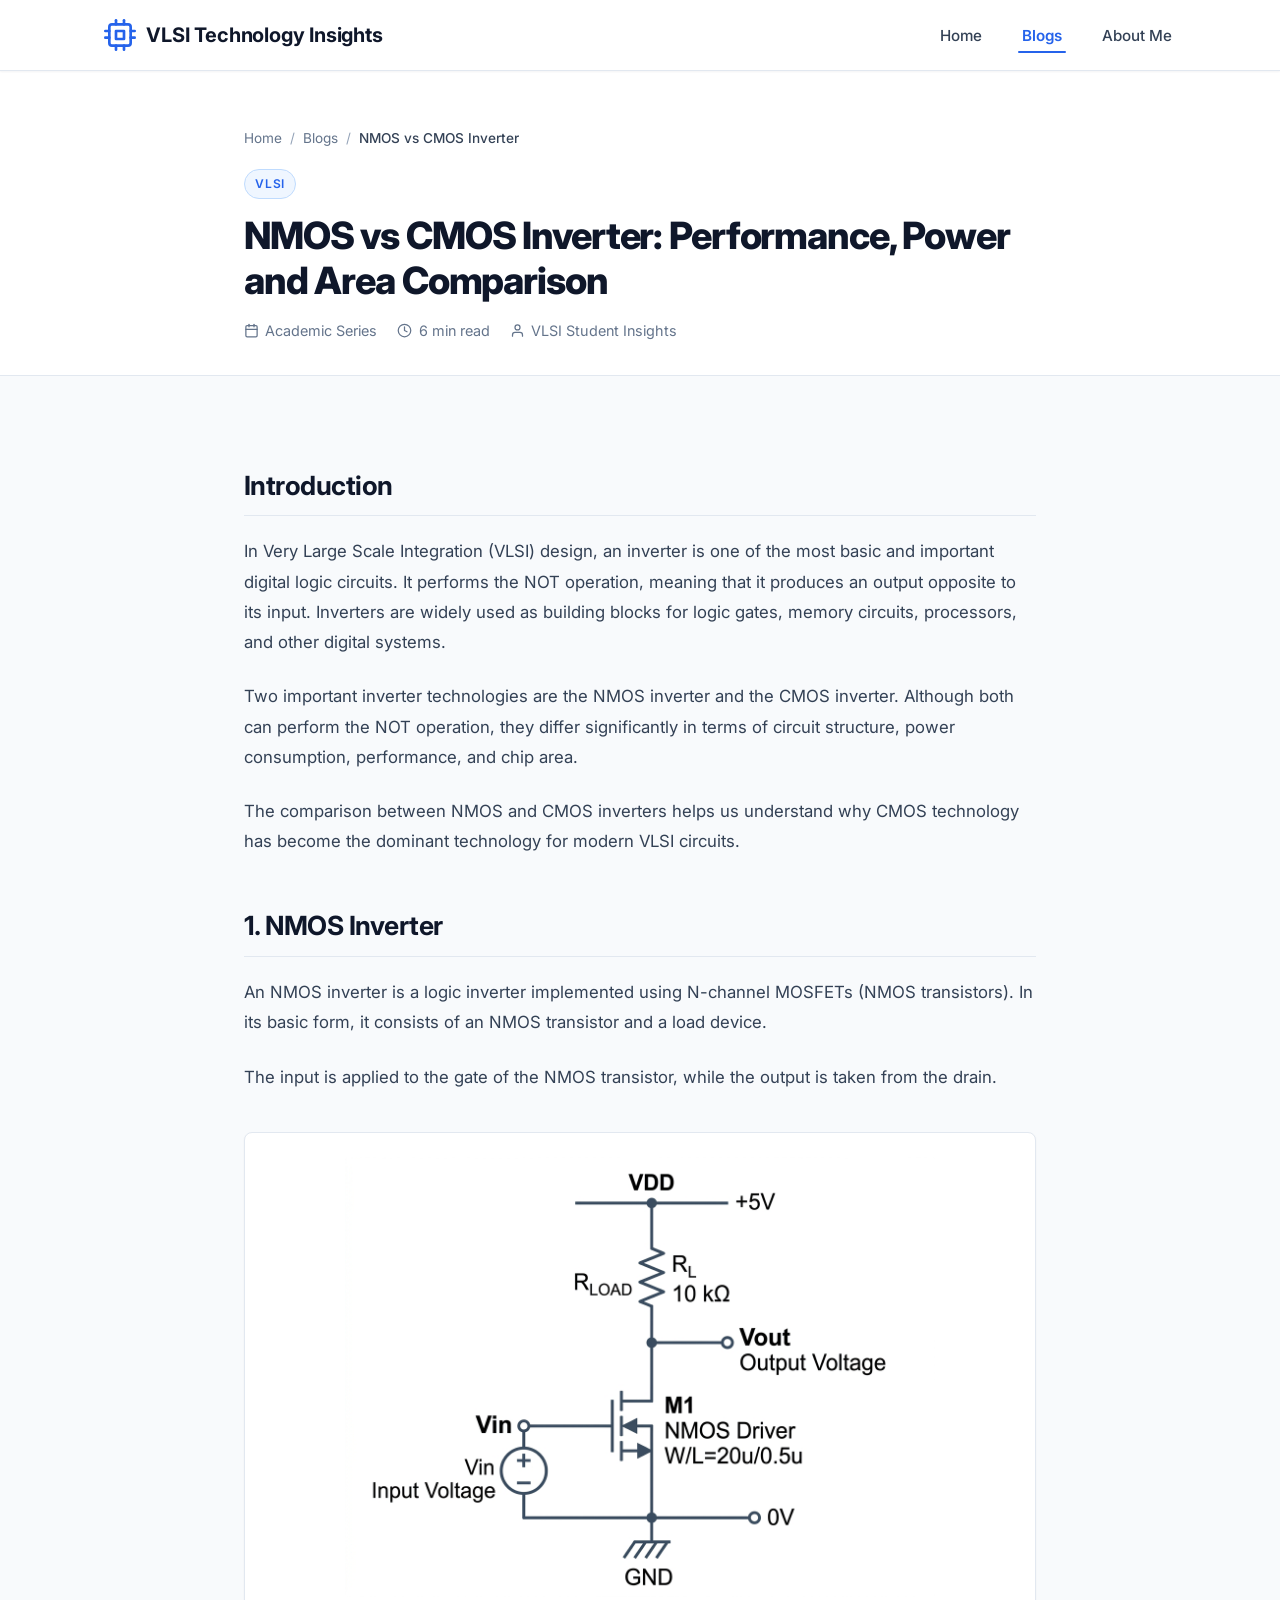
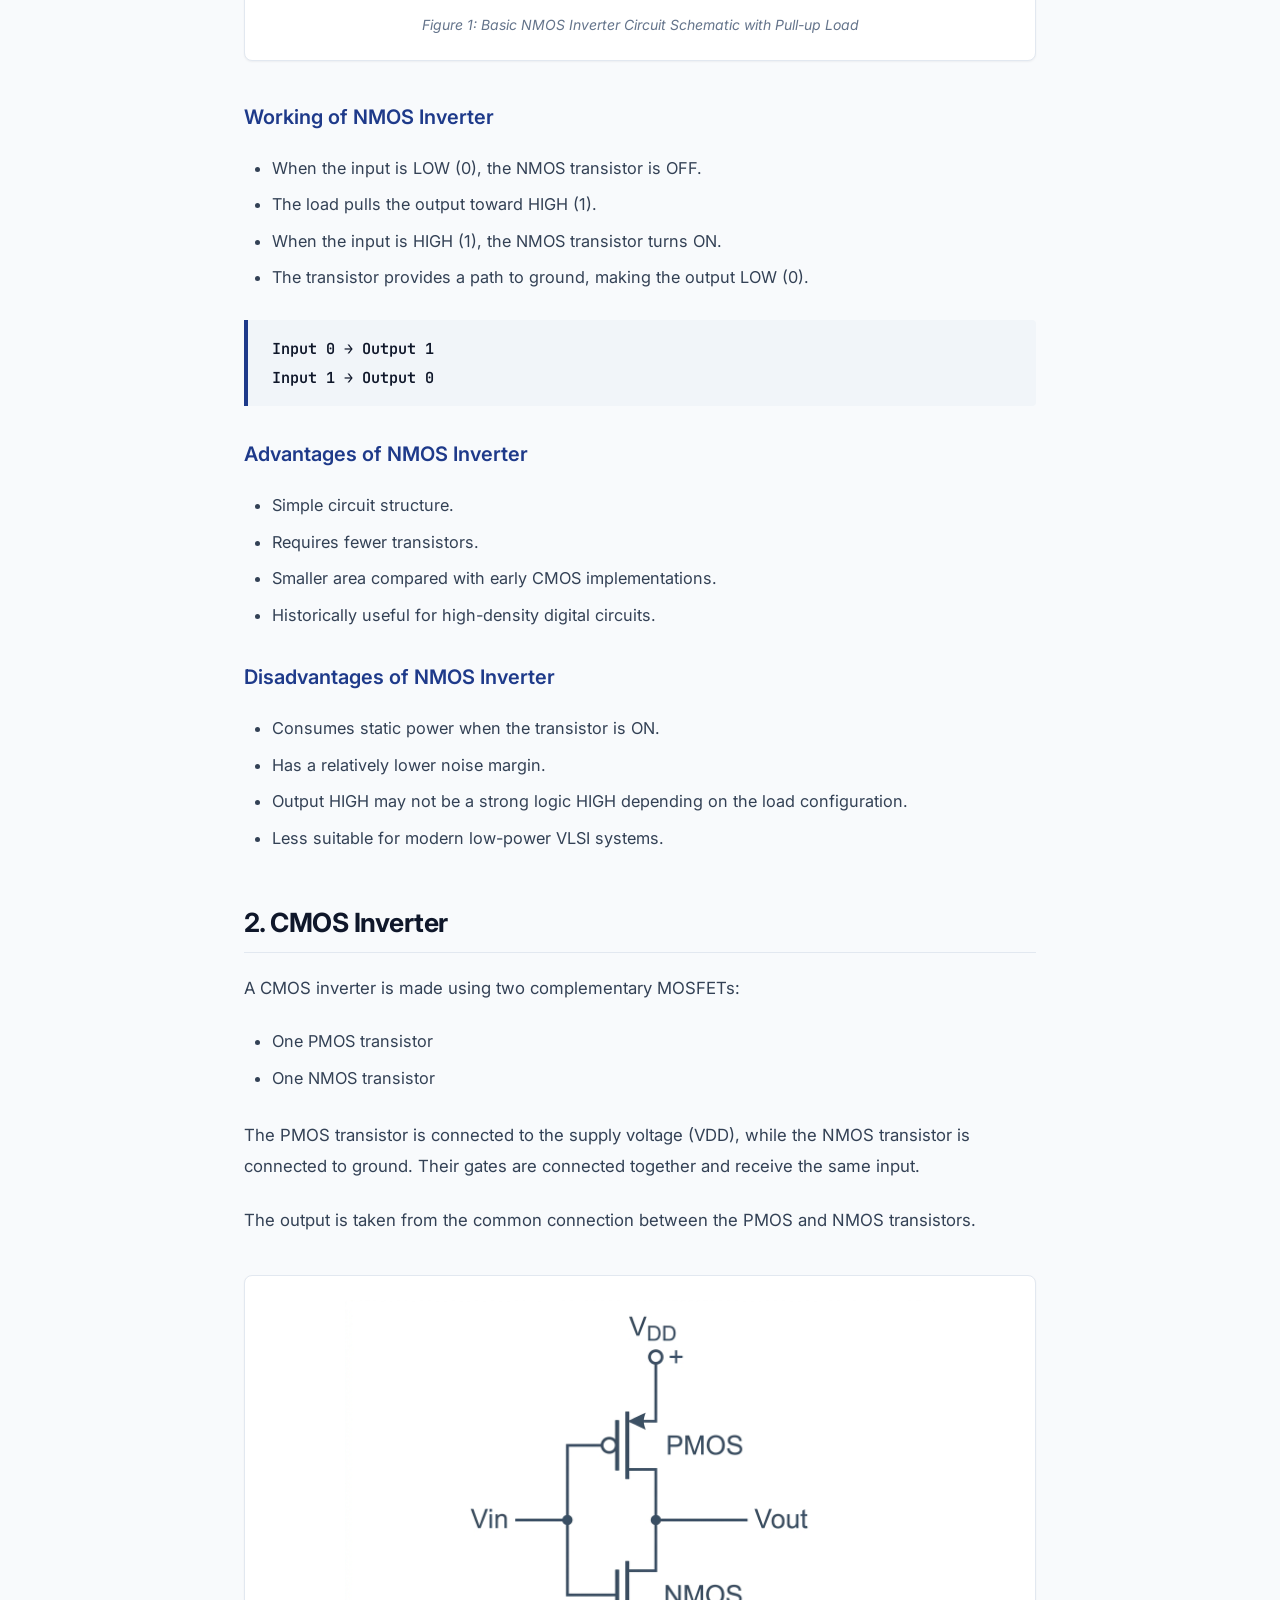
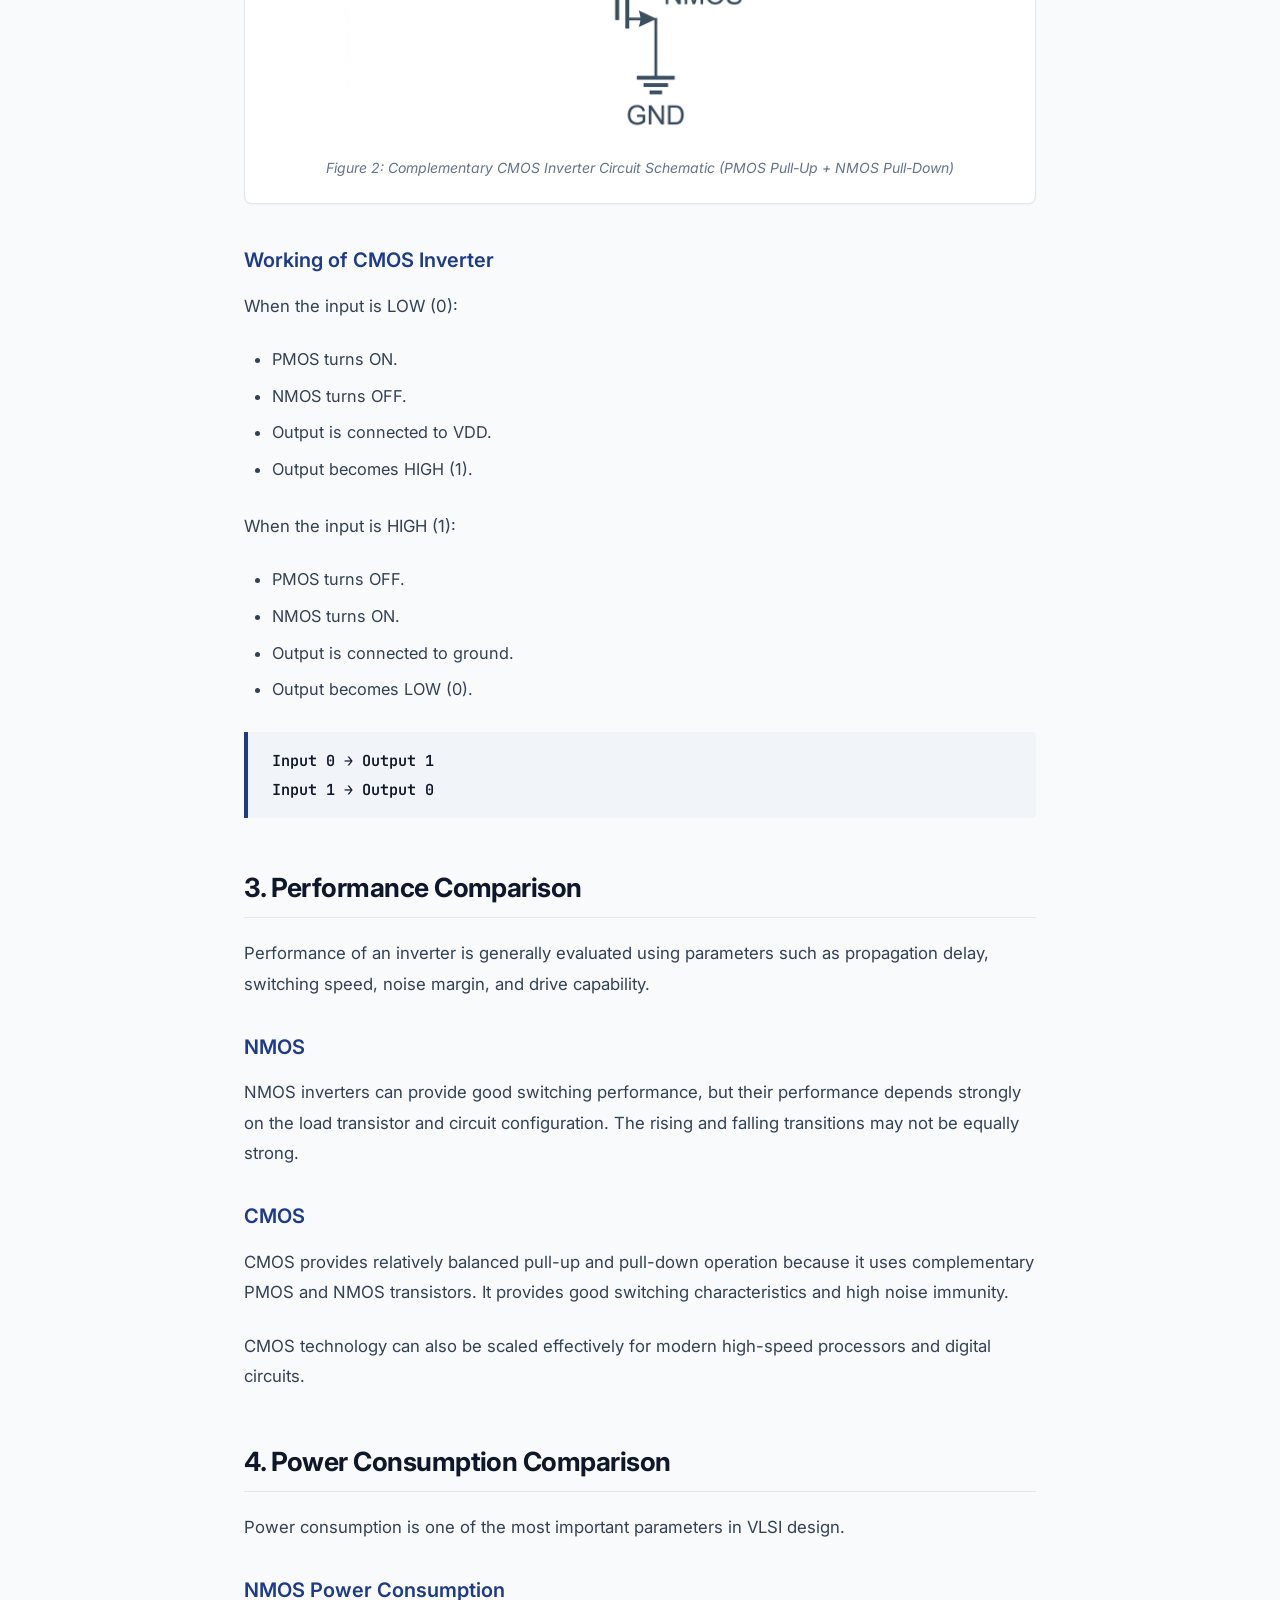
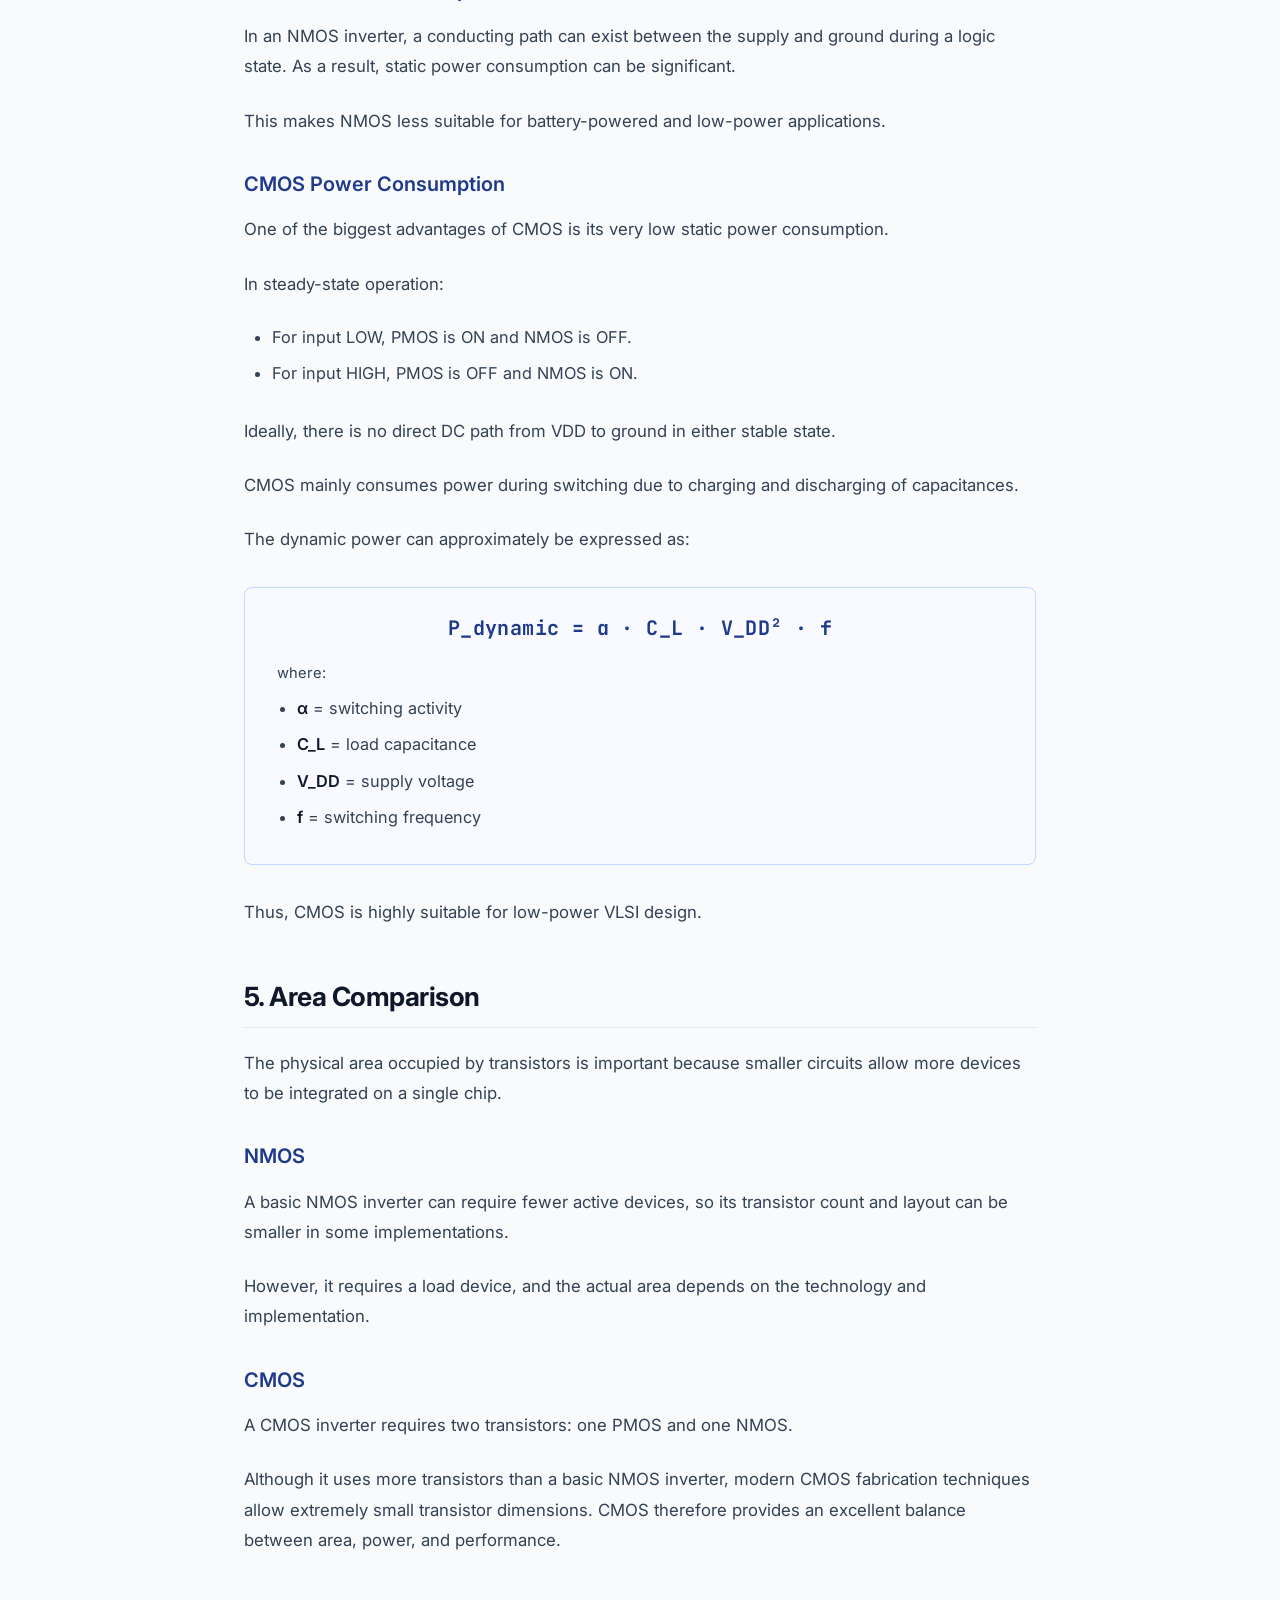
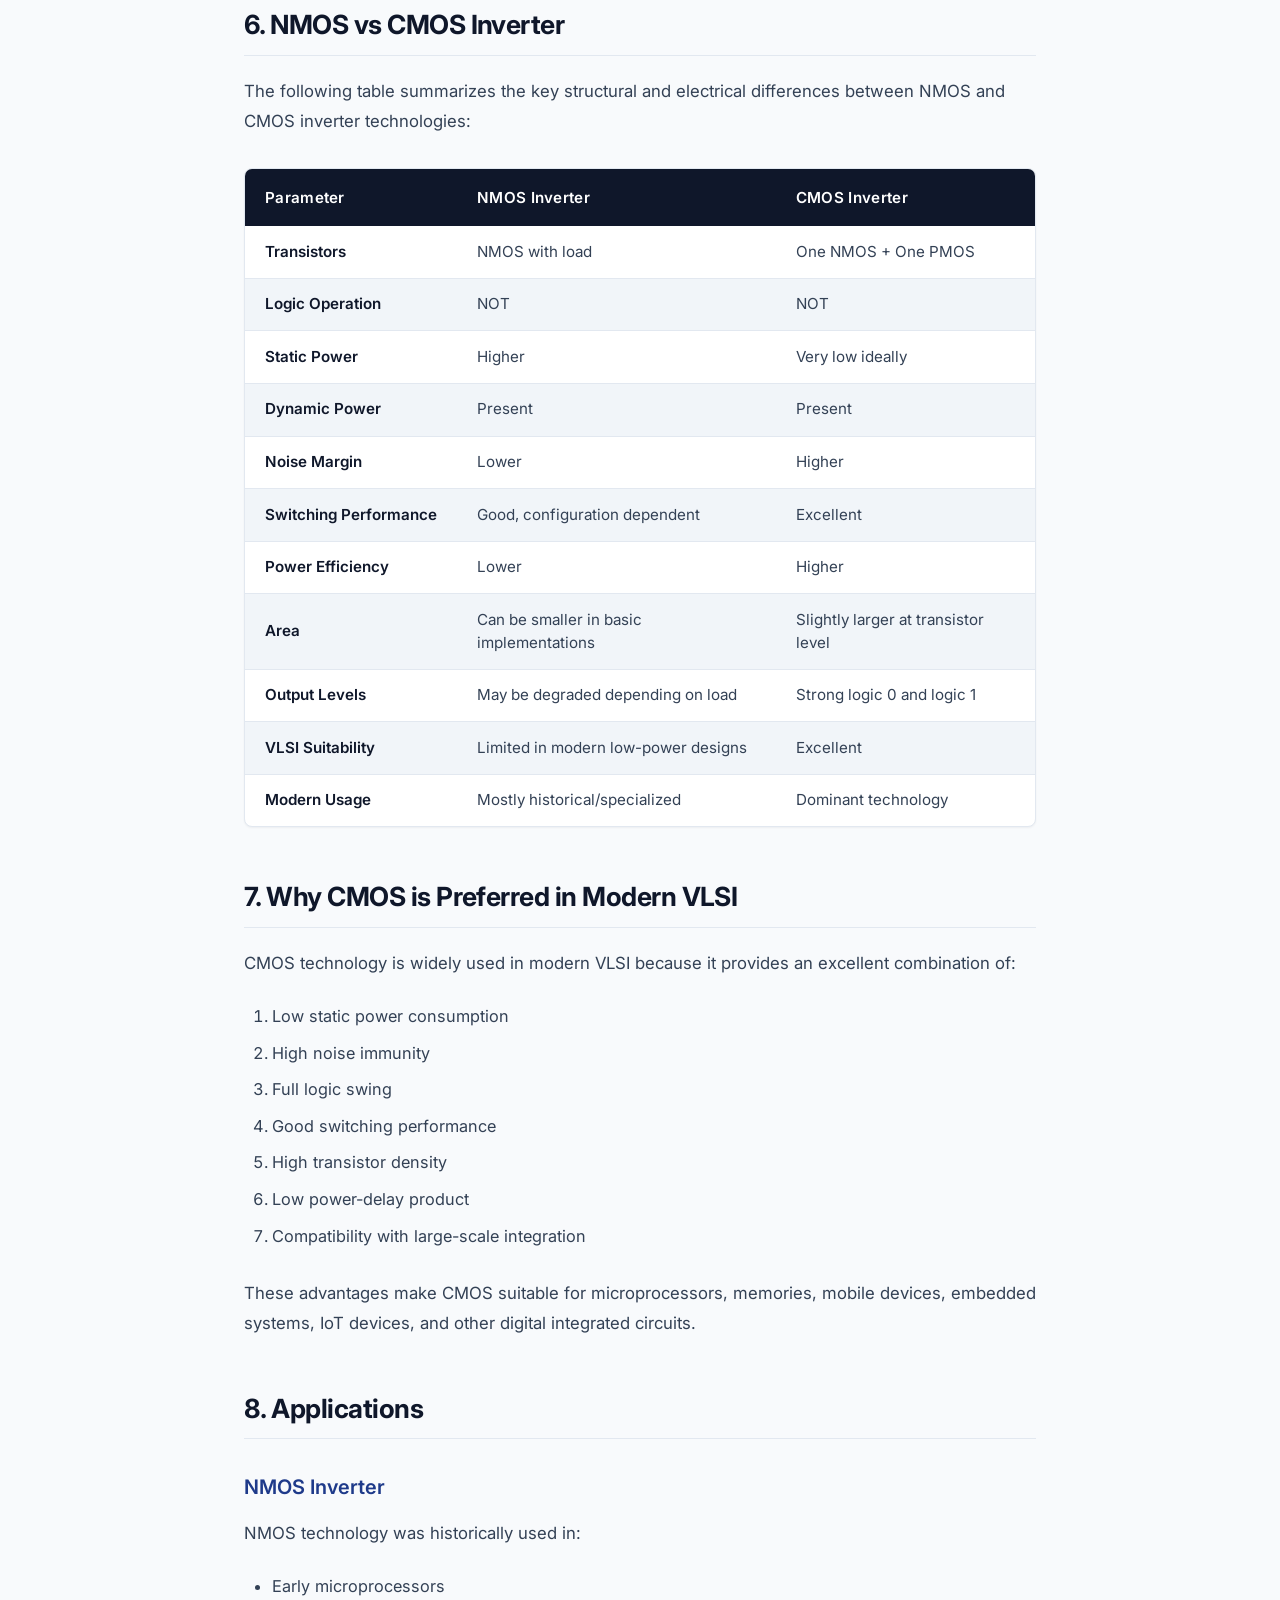
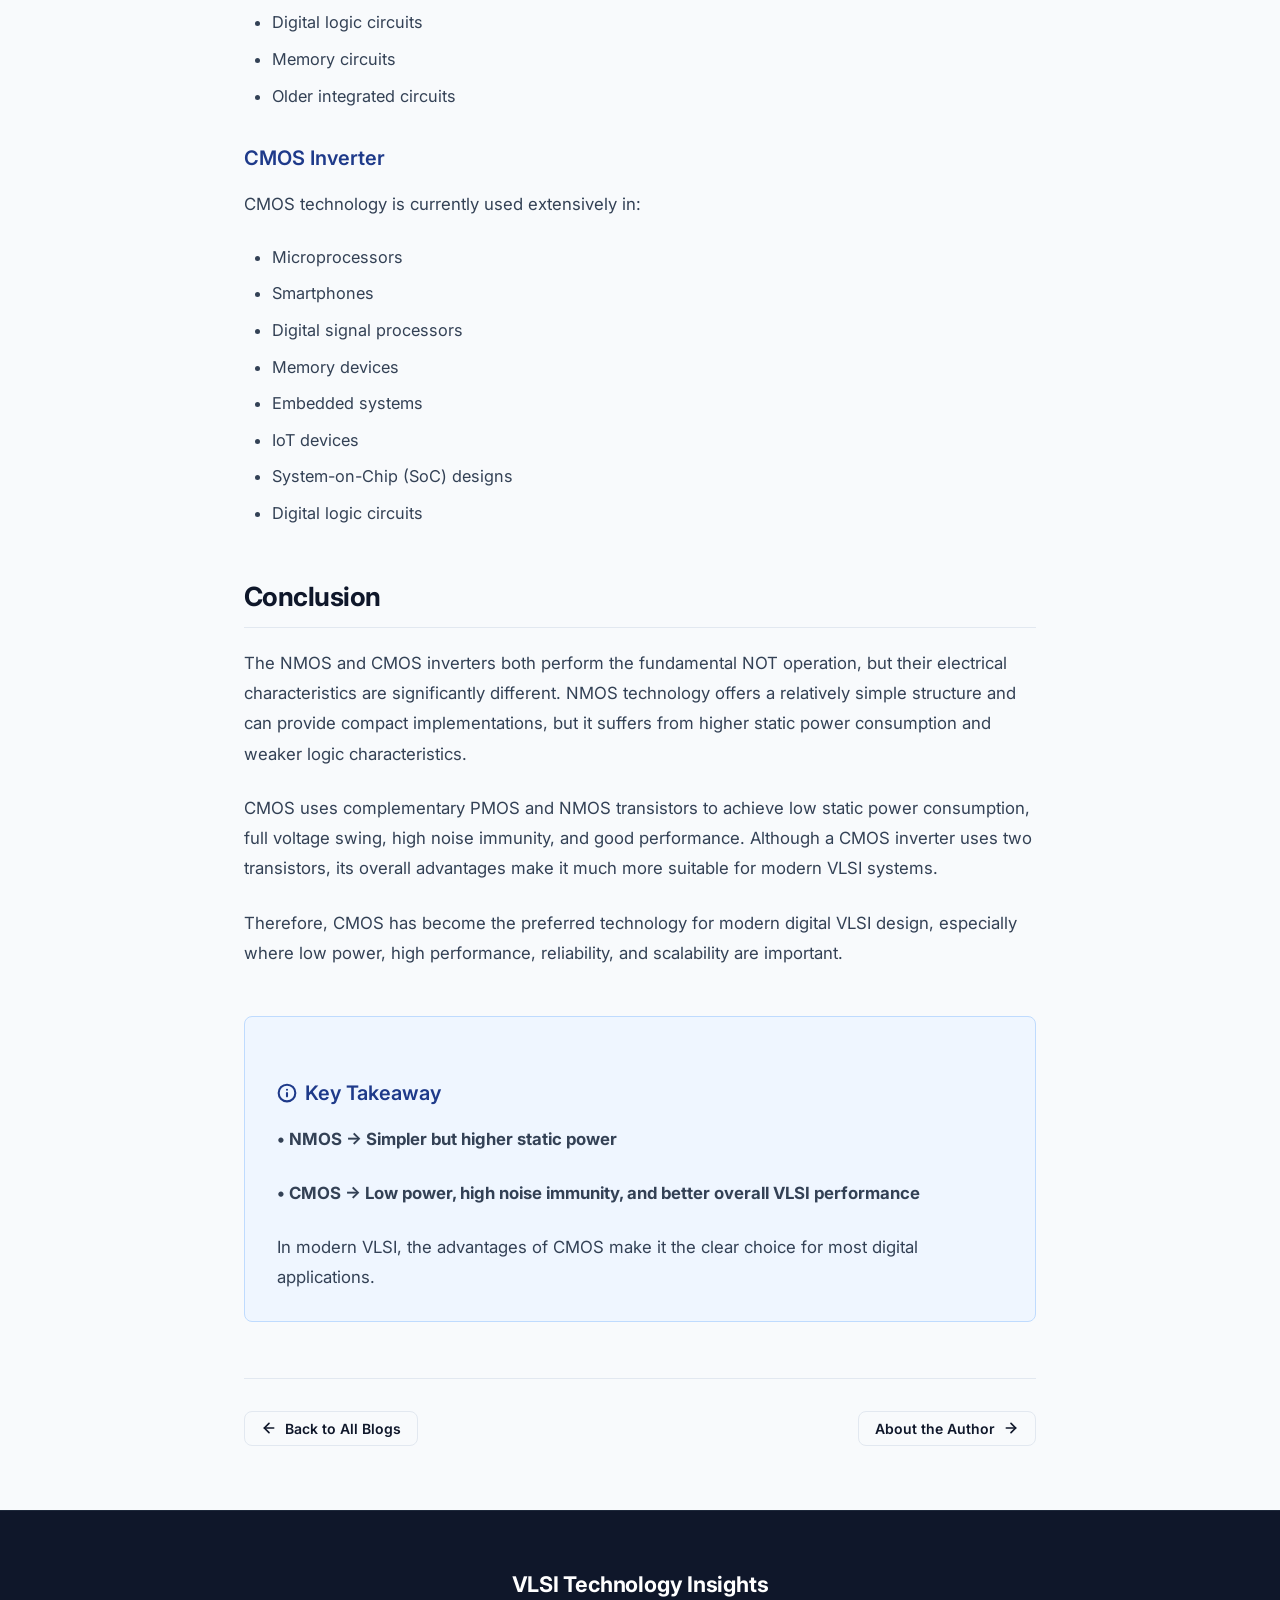
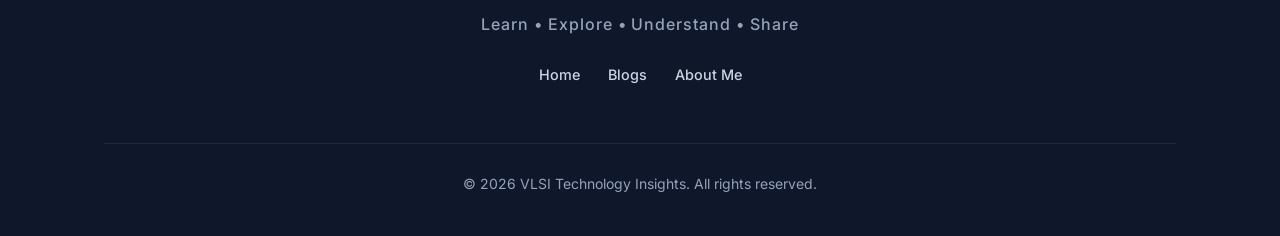
==== nmos-cmos.html @ 5f5667d1 "All VLSI Folder files  to vlsi  at 1.30" ====
<!DOCTYPE html>
<html lang="en">
<head>
  <meta charset="UTF-8">
  <meta name="viewport" content="width=device-width, initial-scale=1.0">
  <title>NMOS vs CMOS Inverter: Performance, Power and Area Comparison | VLSI Technology Insights</title>
  <meta name="description" content="A simple comparison of NMOS and CMOS inverters covering performance, power consumption, area, noise margin, applications, and modern VLSI usage.">
  <meta name="author" content="VLSI Technology Insights">
  <link rel="stylesheet" href="css/style.css">
</head>
<body>

  <!-- Reading Progress Bar -->
  <div id="reading-progress-bar" role="progressbar" aria-label="Reading progress" aria-valuenow="0" aria-valuemin="0" aria-valuemax="100"></div>

  <!-- Navigation Bar -->
  <header class="site-header">
    <div class="container">
      <nav class="nav-bar" aria-label="Main Navigation">
        <a href="index.html" class="brand-logo" id="brand-logo">
          <svg class="brand-icon" viewBox="0 0 24 24" fill="none" stroke="currentColor" stroke-width="2" stroke-linecap="round" stroke-linejoin="round" aria-hidden="true">
            <rect x="4" y="4" width="16" height="16" rx="2"></rect>
            <rect x="9" y="9" width="6" height="6"></rect>
            <line x1="9" y1="1" x2="9" y2="4"></line>
            <line x1="15" y1="1" x2="15" y2="4"></line>
            <line x1="9" y1="20" x2="9" y2="23"></line>
            <line x1="15" y1="20" x2="15" y2="23"></line>
            <line x1="20" y1="9" x2="23" y2="9"></line>
            <line x1="20" y1="14" x2="23" y2="14"></line>
            <line x1="1" y1="9" x2="4" y2="9"></line>
            <line x1="1" y1="14" x2="4" y2="14"></line>
          </svg>
          <span>VLSI Technology Insights</span>
        </a>

        <!-- Hamburger Toggle Button -->
        <button class="menu-toggle" aria-label="Toggle navigation menu" aria-expanded="false" id="menu-toggle">
          <svg class="icon-hamburger" viewBox="0 0 24 24" fill="none" stroke="currentColor" stroke-width="2" stroke-linecap="round" stroke-linejoin="round" aria-hidden="true">
            <line x1="3" y1="6" x2="21" y2="6"></line>
            <line x1="3" y1="12" x2="21" y2="12"></line>
            <line x1="3" y1="18" x2="21" y2="18"></line>
          </svg>
          <svg class="icon-close" viewBox="0 0 24 24" fill="none" stroke="currentColor" stroke-width="2" stroke-linecap="round" stroke-linejoin="round" aria-hidden="true">
            <line x1="18" y1="6" x2="6" y2="18"></line>
            <line x1="6" y1="6" x2="18" y2="18"></line>
          </svg>
        </button>

        <!-- Navigation Menu -->
        <ul class="nav-menu" id="nav-menu">
          <li><a href="index.html" class="nav-link" id="nav-home">Home</a></li>
          <li><a href="blogs.html" class="nav-link active" id="nav-blogs">Blogs</a></li>
          <li><a href="about.html" class="nav-link" id="nav-about">About Me</a></li>
        </ul>
      </nav>
    </div>
  </header>

  <main id="main-content">
    <!-- Article Header -->
    <header class="article-header">
      <div class="article-container">
        <!-- Breadcrumbs -->
        <nav class="breadcrumbs" aria-label="Breadcrumb">
          <a href="index.html">Home</a>
          <span class="separator">/</span>
          <a href="blogs.html">Blogs</a>
          <span class="separator">/</span>
          <span class="current">NMOS vs CMOS Inverter</span>
        </nav>

        <div style="margin-bottom: 0.85rem;">
          <span class="badge">VLSI</span>
        </div>

        <h1 class="article-title">NMOS vs CMOS Inverter: Performance, Power and Area Comparison</h1>

        <div class="article-meta">
          <span class="article-meta-item">
            <svg width="15" height="15" viewBox="0 0 24 24" fill="none" stroke="currentColor" stroke-width="2" stroke-linecap="round" stroke-linejoin="round" aria-hidden="true"><rect x="3" y="4" width="18" height="18" rx="2" ry="2"></rect><line x1="16" y1="2" x2="16" y2="6"></line><line x1="8" y1="2" x2="8" y2="6"></line><line x1="3" y1="10" x2="21" y2="10"></line></svg>
            Academic Series
          </span>
          <span class="article-meta-item">
            <svg width="15" height="15" viewBox="0 0 24 24" fill="none" stroke="currentColor" stroke-width="2" stroke-linecap="round" stroke-linejoin="round" aria-hidden="true"><circle cx="12" cy="12" r="10"></circle><polyline points="12 6 12 12 16 14"></polyline></svg>
            6 min read
          </span>
          <span class="article-meta-item">
            <svg width="15" height="15" viewBox="0 0 24 24" fill="none" stroke="currentColor" stroke-width="2" stroke-linecap="round" stroke-linejoin="round" aria-hidden="true"><path d="M20 21v-2a4 4 0 0 0-4-4H8a4 4 0 0 0-4 4v2"></path><circle cx="12" cy="7" r="4"></circle></svg>
            VLSI Student Insights
          </span>
        </div>
      </div>
    </header>

    <article class="article-body">
      <div class="article-container">


        <!-- Section: Introduction -->
        <section id="introduction">
          <h2>Introduction</h2>
          <p>
            In Very Large Scale Integration (VLSI) design, an inverter is one of the most basic and important digital logic circuits. It performs the NOT operation, meaning that it produces an output opposite to its input. Inverters are widely used as building blocks for logic gates, memory circuits, processors, and other digital systems.
          </p>
          <p>
            Two important inverter technologies are the NMOS inverter and the CMOS inverter. Although both can perform the NOT operation, they differ significantly in terms of circuit structure, power consumption, performance, and chip area.
          </p>
          <p>
            The comparison between NMOS and CMOS inverters helps us understand why CMOS technology has become the dominant technology for modern VLSI circuits.
          </p>
        </section>

        <!-- Section 1: NMOS Inverter -->
        <section id="nmos-inverter">
          <h2>1. NMOS Inverter</h2>
          <p>
            An NMOS inverter is a logic inverter implemented using N-channel MOSFETs (NMOS transistors). In its basic form, it consists of an NMOS transistor and a load device.
          </p>
          <p>
            The input is applied to the gate of the NMOS transistor, while the output is taken from the drain.
          </p>

          <!-- Circuit Diagram Figure -->
          <figure class="figure-container">
            <img src="images/nmos-inverter.png" alt="Schematic circuit diagram of an NMOS Inverter showing VDD, load resistor, NMOS driver transistor, Vin gate input, and Vout drain output" class="figure-image" loading="lazy">
            <figcaption class="figure-caption">Figure 1: Basic NMOS Inverter Circuit Schematic with Pull-up Load</figcaption>
          </figure>
        </section>

        <!-- Section: Working of NMOS Inverter -->
        <section id="working-nmos">
          <h3>Working of NMOS Inverter</h3>
          <ul>
            <li>When the input is LOW (0), the NMOS transistor is OFF.</li>
            <li>The load pulls the output toward HIGH (1).</li>
            <li>When the input is HIGH (1), the NMOS transistor turns ON.</li>
            <li>The transistor provides a path to ground, making the output LOW (0).</li>
          </ul>

          <div class="logic-state-box">
            <div class="state-row">Input 0 &rarr; Output 1</div>
            <div class="state-row">Input 1 &rarr; Output 0</div>
          </div>
        </section>

        <!-- Section: Advantages of NMOS Inverter -->
        <section id="advantages-nmos">
          <h3>Advantages of NMOS Inverter</h3>
          <ul>
            <li>Simple circuit structure.</li>
            <li>Requires fewer transistors.</li>
            <li>Smaller area compared with early CMOS implementations.</li>
            <li>Historically useful for high-density digital circuits.</li>
          </ul>
        </section>

        <!-- Section: Disadvantages of NMOS Inverter -->
        <section id="disadvantages-nmos">
          <h3>Disadvantages of NMOS Inverter</h3>
          <ul>
            <li>Consumes static power when the transistor is ON.</li>
            <li>Has a relatively lower noise margin.</li>
            <li>Output HIGH may not be a strong logic HIGH depending on the load configuration.</li>
            <li>Less suitable for modern low-power VLSI systems.</li>
          </ul>
        </section>

        <!-- Section 2: CMOS Inverter -->
        <section id="cmos-inverter">
          <h2>2. CMOS Inverter</h2>
          <p>
            A CMOS inverter is made using two complementary MOSFETs:
          </p>
          <ul>
            <li>One PMOS transistor</li>
            <li>One NMOS transistor</li>
          </ul>
          <p>
            The PMOS transistor is connected to the supply voltage (VDD), while the NMOS transistor is connected to ground. Their gates are connected together and receive the same input.
          </p>
          <p>
            The output is taken from the common connection between the PMOS and NMOS transistors.
          </p>

          <!-- Circuit Diagram Figure -->
          <figure class="figure-container">
            <img src="images/cmos-inverter.png" alt="Schematic circuit diagram of a complementary CMOS Inverter with PMOS connected to VDD and NMOS connected to ground" class="figure-image" loading="lazy">
            <figcaption class="figure-caption">Figure 2: Complementary CMOS Inverter Circuit Schematic (PMOS Pull-Up + NMOS Pull-Down)</figcaption>
          </figure>
        </section>

        <!-- Section: Working of CMOS Inverter -->
        <section id="working-cmos">
          <h3>Working of CMOS Inverter</h3>
          <p>When the input is LOW (0):</p>
          <ul>
            <li>PMOS turns ON.</li>
            <li>NMOS turns OFF.</li>
            <li>Output is connected to VDD.</li>
            <li>Output becomes HIGH (1).</li>
          </ul>
          <p>When the input is HIGH (1):</p>
          <ul>
            <li>PMOS turns OFF.</li>
            <li>NMOS turns ON.</li>
            <li>Output is connected to ground.</li>
            <li>Output becomes LOW (0).</li>
          </ul>

          <div class="logic-state-box">
            <div class="state-row">Input 0 &rarr; Output 1</div>
            <div class="state-row">Input 1 &rarr; Output 0</div>
          </div>
        </section>

        <!-- Section 3: Performance Comparison -->
        <section id="performance-comparison">
          <h2>3. Performance Comparison</h2>
          <p>
            Performance of an inverter is generally evaluated using parameters such as propagation delay, switching speed, noise margin, and drive capability.
          </p>

          <h3>NMOS</h3>
          <p>
            NMOS inverters can provide good switching performance, but their performance depends strongly on the load transistor and circuit configuration. The rising and falling transitions may not be equally strong.
          </p>

          <h3>CMOS</h3>
          <p>
            CMOS provides relatively balanced pull-up and pull-down operation because it uses complementary PMOS and NMOS transistors. It provides good switching characteristics and high noise immunity.
          </p>
          <p>
            CMOS technology can also be scaled effectively for modern high-speed processors and digital circuits.
          </p>
        </section>

        <!-- Section 4: Power Consumption Comparison -->
        <section id="power-comparison">
          <h2>4. Power Consumption Comparison</h2>
          <p>
            Power consumption is one of the most important parameters in VLSI design.
          </p>

          <h3>NMOS Power Consumption</h3>
          <p>
            In an NMOS inverter, a conducting path can exist between the supply and ground during a logic state. As a result, static power consumption can be significant.
          </p>
          <p>
            This makes NMOS less suitable for battery-powered and low-power applications.
          </p>

          <h3>CMOS Power Consumption</h3>
          <p>
            One of the biggest advantages of CMOS is its very low static power consumption.
          </p>
          <p>In steady-state operation:</p>
          <ul>
            <li>For input LOW, PMOS is ON and NMOS is OFF.</li>
            <li>For input HIGH, PMOS is OFF and NMOS is ON.</li>
          </ul>
          <p>
            Ideally, there is no direct DC path from VDD to ground in either stable state.
          </p>
          <p>
            CMOS mainly consumes power during switching due to charging and discharging of capacitances.
          </p>
          <p>
            The dynamic power can approximately be expressed as:
          </p>

          <div class="equation-box">
            <div class="equation-main">
              P_dynamic = &alpha; &middot; C_L &middot; V_DD&sup2; &middot; f
            </div>
            <div class="equation-variables">
              where:
              <ul>
                <li><strong>&alpha;</strong> = switching activity</li>
                <li><strong>C_L</strong> = load capacitance</li>
                <li><strong>V_DD</strong> = supply voltage</li>
                <li><strong>f</strong> = switching frequency</li>
              </ul>
            </div>
          </div>

          <p>
            Thus, CMOS is highly suitable for low-power VLSI design.
          </p>
        </section>

        <!-- Section 5: Area Comparison -->
        <section id="area-comparison">
          <h2>5. Area Comparison</h2>
          <p>
            The physical area occupied by transistors is important because smaller circuits allow more devices to be integrated on a single chip.
          </p>

          <h3>NMOS</h3>
          <p>
            A basic NMOS inverter can require fewer active devices, so its transistor count and layout can be smaller in some implementations.
          </p>
          <p>
            However, it requires a load device, and the actual area depends on the technology and implementation.
          </p>

          <h3>CMOS</h3>
          <p>
            A CMOS inverter requires two transistors: one PMOS and one NMOS.
          </p>
          <p>
            Although it uses more transistors than a basic NMOS inverter, modern CMOS fabrication techniques allow extremely small transistor dimensions. CMOS therefore provides an excellent balance between area, power, and performance.
          </p>
        </section>

        <!-- Section 6: NMOS vs CMOS Inverter Comparison Table -->
        <section id="comparison-table-section">
          <h2>6. NMOS vs CMOS Inverter</h2>
          <p>
            The following table summarizes the key structural and electrical differences between NMOS and CMOS inverter technologies:
          </p>

          <div class="table-responsive-wrapper">
            <table class="comparison-table">
              <thead>
                <tr>
                  <th scope="col">Parameter</th>
                  <th scope="col">NMOS Inverter</th>
                  <th scope="col">CMOS Inverter</th>
                </tr>
              </thead>
              <tbody>
                <tr>
                  <td>Transistors</td>
                  <td>NMOS with load</td>
                  <td>One NMOS + One PMOS</td>
                </tr>
                <tr>
                  <td>Logic Operation</td>
                  <td>NOT</td>
                  <td>NOT</td>
                </tr>
                <tr>
                  <td>Static Power</td>
                  <td>Higher</td>
                  <td>Very low ideally</td>
                </tr>
                <tr>
                  <td>Dynamic Power</td>
                  <td>Present</td>
                  <td>Present</td>
                </tr>
                <tr>
                  <td>Noise Margin</td>
                  <td>Lower</td>
                  <td>Higher</td>
                </tr>
                <tr>
                  <td>Switching Performance</td>
                  <td>Good, configuration dependent</td>
                  <td>Excellent</td>
                </tr>
                <tr>
                  <td>Power Efficiency</td>
                  <td>Lower</td>
                  <td>Higher</td>
                </tr>
                <tr>
                  <td>Area</td>
                  <td>Can be smaller in basic implementations</td>
                  <td>Slightly larger at transistor level</td>
                </tr>
                <tr>
                  <td>Output Levels</td>
                  <td>May be degraded depending on load</td>
                  <td>Strong logic 0 and logic 1</td>
                </tr>
                <tr>
                  <td>VLSI Suitability</td>
                  <td>Limited in modern low-power designs</td>
                  <td>Excellent</td>
                </tr>
                <tr>
                  <td>Modern Usage</td>
                  <td>Mostly historical/specialized</td>
                  <td>Dominant technology</td>
                </tr>
              </tbody>
            </table>
          </div>
        </section>

        <!-- Section 7: Why CMOS is Preferred in Modern VLSI -->
        <section id="why-cmos-preferred">
          <h2>7. Why CMOS is Preferred in Modern VLSI</h2>
          <p>
            CMOS technology is widely used in modern VLSI because it provides an excellent combination of:
          </p>
          <ol>
            <li>Low static power consumption</li>
            <li>High noise immunity</li>
            <li>Full logic swing</li>
            <li>Good switching performance</li>
            <li>High transistor density</li>
            <li>Low power-delay product</li>
            <li>Compatibility with large-scale integration</li>
          </ol>
          <p>
            These advantages make CMOS suitable for microprocessors, memories, mobile devices, embedded systems, IoT devices, and other digital integrated circuits.
          </p>
        </section>

        <!-- Section 8: Applications -->
        <section id="applications">
          <h2>8. Applications</h2>

          <h3>NMOS Inverter</h3>
          <p>NMOS technology was historically used in:</p>
          <ul>
            <li>Early microprocessors</li>
            <li>Digital logic circuits</li>
            <li>Memory circuits</li>
            <li>Older integrated circuits</li>
          </ul>

          <h3>CMOS Inverter</h3>
          <p>CMOS technology is currently used extensively in:</p>
          <ul>
            <li>Microprocessors</li>
            <li>Smartphones</li>
            <li>Digital signal processors</li>
            <li>Memory devices</li>
            <li>Embedded systems</li>
            <li>IoT devices</li>
            <li>System-on-Chip (SoC) designs</li>
            <li>Digital logic circuits</li>
          </ul>
        </section>

        <!-- Conclusion -->
        <section id="conclusion">
          <h2>Conclusion</h2>
          <p>
            The NMOS and CMOS inverters both perform the fundamental NOT operation, but their electrical characteristics are significantly different. NMOS technology offers a relatively simple structure and can provide compact implementations, but it suffers from higher static power consumption and weaker logic characteristics.
          </p>
          <p>
            CMOS uses complementary PMOS and NMOS transistors to achieve low static power consumption, full voltage swing, high noise immunity, and good performance. Although a CMOS inverter uses two transistors, its overall advantages make it much more suitable for modern VLSI systems.
          </p>
          <p>
            Therefore, CMOS has become the preferred technology for modern digital VLSI design, especially where low power, high performance, reliability, and scalability are important.
          </p>
        </section>

        <!-- Key Takeaway -->
        <section id="key-takeaway">
          <div class="takeaway-card">
            <h3 class="takeaway-heading">
              <svg width="20" height="20" viewBox="0 0 24 24" fill="none" stroke="currentColor" stroke-width="2.5" stroke-linecap="round" stroke-linejoin="round" aria-hidden="true"><circle cx="12" cy="12" r="10"></circle><line x1="12" y1="16" x2="12" y2="12"></line><line x1="12" y1="8" x2="12.01" y2="8"></line></svg>
              Key Takeaway
            </h3>
            <div class="takeaway-content">
              <p class="takeaway-bullet">&bull; NMOS &rarr; Simpler but higher static power</p>
              <p class="takeaway-bullet">&bull; CMOS &rarr; Low power, high noise immunity, and better overall VLSI performance</p>
              <p style="margin-top: 0.75rem; margin-bottom: 0;">
                In modern VLSI, the advantages of CMOS make it the clear choice for most digital applications.
              </p>
            </div>
          </div>
        </section>

        <!-- Bottom Navigation -->
        <div style="margin-top: 3.5rem; padding-top: 2rem; border-top: 1px solid var(--border-color); display: flex; justify-content: space-between; align-items: center; flex-wrap: wrap; gap: 1rem;">
          <a href="blogs.html" class="btn btn-outline btn-sm">
            <svg width="16" height="16" viewBox="0 0 24 24" fill="none" stroke="currentColor" stroke-width="2.5" stroke-linecap="round" stroke-linejoin="round" aria-hidden="true"><line x1="19" y1="12" x2="5" y2="12"></line><polyline points="12 19 5 12 12 5"></polyline></svg>
            Back to All Blogs
          </a>
          <a href="about.html" class="btn btn-outline btn-sm">
            About the Author
            <svg width="16" height="16" viewBox="0 0 24 24" fill="none" stroke="currentColor" stroke-width="2.5" stroke-linecap="round" stroke-linejoin="round" aria-hidden="true"><line x1="5" y1="12" x2="19" y2="12"></line><polyline points="12 5 19 12 12 19"></polyline></svg>
          </a>
        </div>

      </div>
    </article>
  </main>

  <!-- Footer -->
  <footer class="site-footer">
    <div class="container">
      <div class="footer-top">
        <p class="footer-brand">VLSI Technology Insights</p>
        <p class="footer-motto">Learn • Explore • Understand • Share</p>
        <ul class="footer-nav">
          <li><a href="index.html">Home</a></li>
          <li><a href="blogs.html">Blogs</a></li>
          <li><a href="about.html">About Me</a></li>
        </ul>
      </div>
      <div class="footer-bottom">
        <p>&copy; 2026 VLSI Technology Insights. All rights reserved.</p>
      </div>
    </div>
  </footer>

  <!-- Floating Back to Top Button -->
  <button class="back-to-top" aria-label="Back to top" id="back-to-top-btn">
    <svg viewBox="0 0 24 24" fill="none" stroke="currentColor" stroke-width="2.5" stroke-linecap="round" stroke-linejoin="round" aria-hidden="true">
      <polyline points="18 15 12 9 6 15"></polyline>
    </svg>
  </button>

  <script src="js/script.js"></script>
</body>
</html>
---- css/style.css ----
/* ==========================================================================
   VLSI Technology Insights - Master Stylesheet
   Academic & Educational Blog on VLSI and Digital Electronics
   ========================================================================== */

/* --- Google Fonts Import --- */
@import url('https://fonts.googleapis.com/css2?family=Inter:wght@400;500;600;700&family=JetBrains+Mono:wght@400;500;600&display=swap');

/* --- CSS Variables / Design System --- */
:root {
  --primary: #0f172a;          /* Slate 900 */
  --primary-light: #1e293b;    /* Slate 800 */
  --navy: #1e3a8a;             /* Deep Blue */
  --accent: #2563eb;            /* Academic Blue */
  --accent-hover: #1d4ed8;      /* Darker Blue */
  --accent-soft: #eff6ff;       /* Blue 50 */
  --accent-border: #bfdbfe;     /* Blue 200 */

  --bg-body: #f8fafc;           /* Slate 50 */
  --bg-card: #ffffff;
  --bg-muted: #f1f5f9;          /* Slate 100 */
  --bg-dark: #0f172a;

  --text-main: #0f172a;
  --text-secondary: #334155;    /* Slate 700 */
  --text-muted: #64748b;        /* Slate 500 */
  --text-light: #f8fafc;

  --border-color: #e2e8f0;      /* Slate 200 */
  --border-focus: #94a3b8;

  --shadow-xs: 0 1px 2px rgba(15, 23, 42, 0.05);
  --shadow-sm: 0 2px 4px rgba(15, 23, 42, 0.06);
  --shadow-md: 0 6px 12px -2px rgba(15, 23, 42, 0.08), 0 3px 6px -2px rgba(15, 23, 42, 0.04);
  --shadow-lg: 0 12px 24px -4px rgba(15, 23, 42, 0.1), 0 4px 8px -4px rgba(15, 23, 42, 0.05);

  --radius-sm: 4px;
  --radius-md: 8px;
  --radius-lg: 12px;

  --font-sans: 'Inter', -apple-system, BlinkMacSystemFont, 'Segoe UI', Roboto, Oxygen, Ubuntu, Cantarell, sans-serif;
  --font-mono: 'JetBrains Mono', Consolas, Monaco, monospace;

  --max-width: 1120px;
  --article-width: 840px;
  --transition: all 0.2s ease-in-out;
}

/* --- Base & Reset --- */
*, *::before, *::after {
  box-sizing: border-box;
  margin: 0;
  padding: 0;
}

html {
  font-size: 16px;
  scroll-behavior: smooth;
  -webkit-text-size-adjust: 100%;
}

body {
  font-family: var(--font-sans);
  color: var(--text-main);
  background-color: var(--bg-body);
  line-height: 1.65;
  min-height: 100vh;
  display: flex;
  flex-direction: column;
}

a {
  color: var(--accent);
  text-decoration: none;
  transition: var(--transition);
}

a:hover {
  color: var(--accent-hover);
  text-decoration: underline;
}

img {
  max-width: 100%;
  height: auto;
  display: block;
}

button {
  font-family: inherit;
  cursor: pointer;
  border: none;
  background: none;
}

/* --- Container Utility --- */
.container {
  width: 100%;
  max-width: var(--max-width);
  margin-left: auto;
  margin-right: auto;
  padding-left: 1.5rem;
  padding-right: 1.5rem;
}

.article-container {
  width: 100%;
  max-width: var(--article-width);
  margin-left: auto;
  margin-right: auto;
  padding-left: 1.5rem;
  padding-right: 1.5rem;
}

/* --- Reading Progress Bar (for Article Page) --- */
#reading-progress-bar {
  position: fixed;
  top: 0;
  left: 0;
  height: 3px;
  width: 0%;
  background-color: var(--accent);
  z-index: 1001;
  transition: width 0.1s ease-out;
}

/* --- Header & Navigation Bar --- */
.site-header {
  position: sticky;
  top: 0;
  background-color: rgba(255, 255, 255, 0.96);
  backdrop-filter: blur(8px);
  -webkit-backdrop-filter: blur(8px);
  border-bottom: 1px solid var(--border-color);
  z-index: 1000;
  box-shadow: var(--shadow-xs);
}

.nav-bar {
  display: flex;
  align-items: center;
  justify-content: space-between;
  height: 70px;
}

.brand-logo {
  display: flex;
  align-items: center;
  gap: 0.65rem;
  font-weight: 700;
  font-size: 1.25rem;
  color: var(--primary);
  letter-spacing: -0.01em;
  text-decoration: none;
}

.brand-logo:hover {
  text-decoration: none;
  color: var(--navy);
}

.brand-icon {
  width: 32px;
  height: 32px;
  color: var(--accent);
  flex-shrink: 0;
}

.nav-menu {
  display: flex;
  align-items: center;
  gap: 2rem;
  list-style: none;
}

.nav-link {
  font-size: 0.95rem;
  font-weight: 500;
  color: var(--text-secondary);
  padding: 0.5rem 0.25rem;
  position: relative;
  transition: var(--transition);
  text-decoration: none;
}

.nav-link:hover {
  color: var(--accent);
  text-decoration: none;
}

.nav-link.active {
  color: var(--accent);
  font-weight: 600;
}

.nav-link.active::after {
  content: '';
  position: absolute;
  bottom: 0;
  left: 0;
  right: 0;
  height: 2px;
  background-color: var(--accent);
  border-radius: 2px;
}

/* Hamburger Toggle */
.menu-toggle {
  display: none;
  flex-direction: column;
  justify-content: center;
  align-items: center;
  width: 42px;
  height: 42px;
  border-radius: var(--radius-sm);
  border: 1px solid var(--border-color);
  background-color: var(--bg-card);
  color: var(--text-main);
  padding: 0;
  transition: var(--transition);
}

.menu-toggle:hover {
  background-color: var(--bg-muted);
}

.menu-toggle svg {
  width: 24px;
  height: 24px;
  stroke: currentColor;
}

.menu-toggle .icon-close {
  display: none;
}

.menu-toggle[aria-expanded="true"] .icon-hamburger {
  display: none;
}

.menu-toggle[aria-expanded="true"] .icon-close {
  display: block;
}

/* --- Buttons & UI Elements --- */
.btn {
  display: inline-flex;
  align-items: center;
  justify-content: center;
  gap: 0.5rem;
  padding: 0.75rem 1.4rem;
  font-size: 0.95rem;
  font-weight: 600;
  border-radius: var(--radius-md);
  transition: var(--transition);
  text-decoration: none;
  cursor: pointer;
  line-height: 1.25;
}

.btn:hover {
  text-decoration: none;
}

.btn-primary {
  background-color: var(--accent);
  color: #ffffff;
  border: 1px solid var(--accent);
  box-shadow: var(--shadow-sm);
}

.btn-primary:hover {
  background-color: var(--accent-hover);
  border-color: var(--accent-hover);
  color: #ffffff;
  box-shadow: var(--shadow-md);
  transform: translateY(-1px);
}

.btn-outline {
  background-color: transparent;
  color: var(--primary);
  border: 1px solid var(--border-color);
}

.btn-outline:hover {
  background-color: var(--bg-muted);
  border-color: var(--border-focus);
  color: var(--primary);
}

.btn-sm {
  padding: 0.5rem 1rem;
  font-size: 0.875rem;
}

/* Badge / Pill */
.badge {
  display: inline-flex;
  align-items: center;
  gap: 0.35rem;
  padding: 0.25rem 0.65rem;
  font-size: 0.75rem;
  font-weight: 600;
  text-transform: uppercase;
  letter-spacing: 0.05em;
  border-radius: 9999px;
  background-color: var(--accent-soft);
  color: var(--accent);
  border: 1px solid var(--accent-border);
}

.badge-neutral {
  background-color: var(--bg-muted);
  color: var(--text-secondary);
  border: 1px solid var(--border-color);
}

/* --- Sections Common Layout --- */
.section {
  padding-top: 4.5rem;
  padding-bottom: 4.5rem;
}

.section-muted {
  background-color: var(--bg-muted);
  border-top: 1px solid var(--border-color);
  border-bottom: 1px solid var(--border-color);
}

.section-header {
  margin-bottom: 2.5rem;
}

.section-title {
  font-size: 1.85rem;
  font-weight: 700;
  color: var(--primary);
  letter-spacing: -0.02em;
  margin-bottom: 0.5rem;
}

.section-subtitle {
  font-size: 1.05rem;
  color: var(--text-secondary);
  max-width: 680px;
}

/* --- Hero Section --- */
.hero-section {
  background-color: #ffffff;
  border-bottom: 1px solid var(--border-color);
  padding: 5rem 0 4.5rem 0;
  position: relative;
}

.hero-content {
  max-width: 800px;
}

.hero-tag {
  display: inline-flex;
  align-items: center;
  gap: 0.4rem;
  font-size: 0.85rem;
  font-weight: 600;
  color: var(--accent);
  background-color: var(--accent-soft);
  padding: 0.35rem 0.85rem;
  border-radius: 9999px;
  margin-bottom: 1.25rem;
  border: 1px solid var(--accent-border);
}

.hero-title {
  font-size: 2.75rem;
  font-weight: 800;
  color: var(--primary);
  line-height: 1.15;
  letter-spacing: -0.03em;
  margin-bottom: 1rem;
}

.hero-subtitle {
  font-size: 1.25rem;
  font-weight: 600;
  color: var(--navy);
  margin-bottom: 1.25rem;
  letter-spacing: -0.01em;
}

.hero-description {
  font-size: 1.1rem;
  color: var(--text-secondary);
  line-height: 1.7;
  margin-bottom: 2rem;
}

.hero-actions {
  display: flex;
  gap: 1rem;
  align-items: center;
}

/* --- Featured Article Section --- */
.featured-card {
  background-color: var(--bg-card);
  border: 1px solid var(--border-color);
  border-radius: var(--radius-lg);
  overflow: hidden;
  box-shadow: var(--shadow-sm);
  display: grid;
  grid-template-columns: 1.2fr 1fr;
  transition: var(--transition);
}

.featured-card:hover {
  box-shadow: var(--shadow-md);
  border-color: var(--border-focus);
}

.featured-image-wrapper {
  background-color: #0b1329;
  display: flex;
  align-items: center;
  justify-content: center;
  overflow: hidden;
  position: relative;
}

.featured-image {
  width: 100%;
  height: 100%;
  object-fit: cover;
  transition: transform 0.3s ease;
}

.featured-card:hover .featured-image {
  transform: scale(1.02);
}

.featured-content {
  padding: 2.5rem;
  display: flex;
  flex-direction: column;
  justify-content: center;
}

.featured-category {
  margin-bottom: 0.75rem;
}

.featured-title {
  font-size: 1.65rem;
  font-weight: 700;
  color: var(--primary);
  line-height: 1.3;
  letter-spacing: -0.02em;
  margin-bottom: 1rem;
}

.featured-title a {
  color: var(--primary);
}

.featured-title a:hover {
  color: var(--accent);
  text-decoration: none;
}

.featured-description {
  color: var(--text-secondary);
  font-size: 1rem;
  line-height: 1.65;
  margin-bottom: 1.75rem;
}

.featured-footer {
  display: flex;
  align-items: center;
  justify-content: space-between;
}

/* --- Categories Section --- */
.categories-grid {
  display: grid;
  grid-template-columns: repeat(auto-fit, minmax(280px, 1fr));
  gap: 1.5rem;
}

.category-card {
  background-color: var(--bg-card);
  border: 1px solid var(--border-color);
  border-radius: var(--radius-md);
  padding: 1.75rem;
  transition: var(--transition);
  display: flex;
  flex-direction: column;
}

.category-card:hover {
  border-color: var(--accent);
  box-shadow: var(--shadow-sm);
}

.category-icon {
  width: 44px;
  height: 44px;
  background-color: var(--accent-soft);
  color: var(--accent);
  border-radius: var(--radius-md);
  display: flex;
  align-items: center;
  justify-content: center;
  margin-bottom: 1rem;
}

.category-name {
  font-size: 1.25rem;
  font-weight: 700;
  color: var(--primary);
  margin-bottom: 0.5rem;
}

.category-desc {
  color: var(--text-secondary);
  font-size: 0.95rem;
  line-height: 1.6;
}

/* --- About Me Section (Home & About Page) --- */
.about-card {
  background-color: var(--bg-card);
  border: 1px solid var(--border-color);
  border-radius: var(--radius-lg);
  padding: 2.75rem;
  box-shadow: var(--shadow-sm);
}

.about-header-inline {
  display: flex;
  align-items: center;
  gap: 1rem;
  margin-bottom: 1.5rem;
}

.about-avatar-icon {
  width: 52px;
  height: 52px;
  border-radius: 50%;
  background-color: var(--navy);
  color: #ffffff;
  display: flex;
  align-items: center;
  justify-content: center;
  font-weight: 700;
  font-size: 1.2rem;
  flex-shrink: 0;
}

.about-role-title {
  font-size: 1.15rem;
  font-weight: 700;
  color: var(--primary);
}

.about-role-subtitle {
  font-size: 0.9rem;
  color: var(--text-muted);
}

.about-text {
  color: var(--text-secondary);
  font-size: 1.05rem;
  line-height: 1.75;
  margin-bottom: 1.25rem;
}

.about-topics {
  margin: 1.75rem 0;
  display: flex;
  flex-wrap: wrap;
  gap: 0.5rem;
}

.about-motto {
  margin: 2rem 0;
  padding: 1rem 1.25rem;
  background-color: var(--accent-soft);
  border-left: 4px solid var(--accent);
  border-radius: 0 var(--radius-sm) var(--radius-sm) 0;
  font-size: 1.1rem;
  font-weight: 700;
  color: var(--navy);
  letter-spacing: 0.04em;
  text-align: center;
}

/* --- Blogs Listing Page --- */
.blogs-header {
  background-color: #ffffff;
  border-bottom: 1px solid var(--border-color);
  padding: 3.5rem 0;
}

.blog-grid {
  display: grid;
  grid-template-columns: repeat(auto-fill, minmax(340px, 1fr));
  gap: 2rem;
  margin-top: 1.5rem;
}

.blog-card {
  background-color: var(--bg-card);
  border: 1px solid var(--border-color);
  border-radius: var(--radius-md);
  overflow: hidden;
  box-shadow: var(--shadow-xs);
  transition: var(--transition);
  display: flex;
  flex-direction: column;
}

.blog-card:hover {
  transform: translateY(-2px);
  box-shadow: var(--shadow-md);
  border-color: var(--border-focus);
}

.blog-card-media {
  aspect-ratio: 16 / 9;
  background-color: #0b1329;
  overflow: hidden;
  position: relative;
}

.blog-card-media img {
  width: 100%;
  height: 100%;
  object-fit: cover;
  transition: transform 0.3s ease;
}

.blog-card:hover .blog-card-media img {
  transform: scale(1.03);
}

.blog-card-body {
  padding: 1.75rem;
  display: flex;
  flex-direction: column;
  flex-grow: 1;
}

.blog-card-category {
  margin-bottom: 0.65rem;
}

.blog-card-title {
  font-size: 1.35rem;
  font-weight: 700;
  color: var(--primary);
  line-height: 1.35;
  letter-spacing: -0.01em;
  margin-bottom: 0.75rem;
}

.blog-card-title a {
  color: var(--primary);
}

.blog-card-title a:hover {
  color: var(--accent);
  text-decoration: none;
}

.blog-card-excerpt {
  color: var(--text-secondary);
  font-size: 0.95rem;
  line-height: 1.6;
  margin-bottom: 1.5rem;
  flex-grow: 1;
}

.blog-card-footer {
  display: flex;
  align-items: center;
  justify-content: space-between;
  border-top: 1px solid var(--border-color);
  padding-top: 1.25rem;
  margin-top: auto;
}

/* --- Article Detail Page --- */
.article-header {
  padding: 3.5rem 0 2rem 0;
  border-bottom: 1px solid var(--border-color);
  background-color: #ffffff;
}

.breadcrumbs {
  display: flex;
  align-items: center;
  gap: 0.5rem;
  font-size: 0.85rem;
  color: var(--text-muted);
  margin-bottom: 1.25rem;
}

.breadcrumbs a {
  color: var(--text-muted);
}

.breadcrumbs a:hover {
  color: var(--accent);
}

.breadcrumbs span.separator {
  color: var(--border-focus);
}

.breadcrumbs span.current {
  color: var(--text-secondary);
  font-weight: 500;
}

.article-title {
  font-size: 2.35rem;
  font-weight: 800;
  color: var(--primary);
  line-height: 1.2;
  letter-spacing: -0.03em;
  margin-bottom: 1rem;
}

.article-meta {
  display: flex;
  flex-wrap: wrap;
  align-items: center;
  gap: 1.25rem;
  color: var(--text-muted);
  font-size: 0.9rem;
  margin-top: 1rem;
}

.article-meta-item {
  display: inline-flex;
  align-items: center;
  gap: 0.4rem;
}

/* Table of Contents */
.toc-card {
  background-color: #ffffff;
  border: 1px solid var(--border-color);
  border-radius: var(--radius-md);
  padding: 1.75rem;
  margin: 2.5rem 0;
  box-shadow: var(--shadow-xs);
}

.toc-title {
  font-size: 1.1rem;
  font-weight: 700;
  color: var(--primary);
  display: flex;
  align-items: center;
  gap: 0.5rem;
  margin-bottom: 1rem;
  border-bottom: 1px solid var(--border-color);
  padding-bottom: 0.75rem;
}

.toc-list {
  list-style: none;
  display: grid;
  grid-template-columns: repeat(auto-fit, minmax(280px, 1fr));
  gap: 0.5rem 1.5rem;
}

.toc-item {
  font-size: 0.9rem;
}

.toc-link {
  color: var(--text-secondary);
  display: inline-block;
  padding: 0.15rem 0;
  transition: var(--transition);
}

.toc-link:hover {
  color: var(--accent);
  padding-left: 4px;
  text-decoration: none;
}

/* Article Body Content */
.article-body {
  padding: 2.5rem 0 4rem 0;
}

.article-body p {
  color: var(--text-secondary);
  font-size: 1.05rem;
  line-height: 1.8;
  margin-bottom: 1.5rem;
}

.article-body h2 {
  font-size: 1.65rem;
  font-weight: 700;
  color: var(--primary);
  letter-spacing: -0.02em;
  margin-top: 3rem;
  margin-bottom: 1.25rem;
  padding-bottom: 0.5rem;
  border-bottom: 1px solid var(--border-color);
}

.article-body h3 {
  font-size: 1.25rem;
  font-weight: 600;
  color: var(--navy);
  margin-top: 2rem;
  margin-bottom: 0.85rem;
}

.article-body ul, .article-body ol {
  margin: 1.25rem 0 1.75rem 1.75rem;
  color: var(--text-secondary);
}

.article-body li {
  font-size: 1.02rem;
  line-height: 1.75;
  margin-bottom: 0.5rem;
}

.article-body strong {
  color: var(--text-main);
  font-weight: 600;
}

/* Logic State Callout */
.logic-state-box {
  background-color: var(--bg-muted);
  border-left: 4px solid var(--navy);
  padding: 1rem 1.5rem;
  margin: 1.5rem 0;
  border-radius: 0 var(--radius-sm) var(--radius-sm) 0;
  font-family: var(--font-mono);
  font-size: 0.95rem;
  color: var(--primary);
  font-weight: 600;
}

.logic-state-box .state-row {
  margin-bottom: 0.25rem;
}

.logic-state-box .state-row:last-child {
  margin-bottom: 0;
}

/* Technical Image Container in Article */
.figure-container {
  margin: 2.5rem 0;
  background-color: #ffffff;
  border: 1px solid var(--border-color);
  border-radius: var(--radius-md);
  padding: 1.5rem;
  box-shadow: var(--shadow-xs);
  text-align: center;
}

.figure-image {
  max-height: 440px;
  width: auto;
  margin-left: auto;
  margin-right: auto;
  border-radius: var(--radius-sm);
  background-color: #ffffff;
}

.figure-caption {
  margin-top: 1rem;
  font-size: 0.875rem;
  color: var(--text-muted);
  font-style: italic;
}

/* Formula Block */
.equation-box {
  background-color: #ffffff;
  border: 1px solid var(--accent-border);
  border-radius: var(--radius-md);
  padding: 1.5rem 2rem;
  margin: 2rem 0;
  background-color: #f8faff;
}

.equation-main {
  font-family: var(--font-mono);
  font-size: 1.25rem;
  font-weight: 700;
  color: var(--navy);
  text-align: center;
  margin-bottom: 1rem;
  letter-spacing: 0.02em;
}

.equation-variables {
  font-size: 0.92rem;
  color: var(--text-secondary);
  line-height: 1.7;
}

.equation-variables ul {
  margin: 0.5rem 0 0 1.25rem;
}

/* Key Takeaway Callout */
.takeaway-card {
  background-color: #eff6ff;
  border: 1px solid var(--accent-border);
  border-radius: var(--radius-md);
  padding: 1.75rem 2rem;
  margin: 3rem 0;
}

.takeaway-heading {
  font-size: 1.2rem;
  font-weight: 700;
  color: var(--navy);
  margin-bottom: 0.85rem;
  display: flex;
  align-items: center;
  gap: 0.5rem;
}

.takeaway-content {
  font-size: 1.05rem;
  color: var(--text-secondary);
  line-height: 1.75;
}

.takeaway-bullet {
  font-weight: 700;
  color: var(--primary);
  margin-bottom: 0.5rem;
}

/* --- Comparison Table --- */
.table-responsive-wrapper {
  width: 100%;
  overflow-x: auto;
  -webkit-overflow-scrolling: touch;
  margin: 2rem 0 2.5rem 0;
  border: 1px solid var(--border-color);
  border-radius: var(--radius-md);
  box-shadow: var(--shadow-xs);
  background-color: #ffffff;
}

.comparison-table {
  width: 100%;
  border-collapse: collapse;
  text-align: left;
  font-size: 0.95rem;
}

.comparison-table th {
  background-color: var(--primary);
  color: #ffffff;
  padding: 1rem 1.25rem;
  font-weight: 600;
  letter-spacing: 0.02em;
  white-space: nowrap;
}

.comparison-table td {
  padding: 0.9rem 1.25rem;
  border-bottom: 1px solid var(--border-color);
  color: var(--text-secondary);
  line-height: 1.5;
}

.comparison-table tr:nth-child(even) td {
  background-color: var(--bg-muted);
}

.comparison-table tr:last-child td {
  border-bottom: none;
}

.comparison-table tr:hover td {
  background-color: var(--accent-soft);
}

.comparison-table td:first-child {
  font-weight: 600;
  color: var(--primary);
  white-space: nowrap;
}

/* --- Footer --- */
.site-footer {
  background-color: var(--primary);
  color: var(--text-light);
  padding: 3.5rem 0 2.5rem 0;
  margin-top: auto;
  border-top: 1px solid var(--primary-light);
}

.footer-top {
  display: flex;
  flex-direction: column;
  align-items: center;
  text-align: center;
  margin-bottom: 2rem;
}

.footer-brand {
  font-size: 1.35rem;
  font-weight: 700;
  color: #ffffff;
  margin-bottom: 0.5rem;
  letter-spacing: -0.01em;
}

.footer-motto {
  font-size: 1rem;
  color: #94a3b8;
  letter-spacing: 0.06em;
  font-weight: 500;
}

.footer-nav {
  display: flex;
  gap: 1.75rem;
  margin: 1.5rem 0;
  list-style: none;
}

.footer-nav a {
  color: #cbd5e1;
  font-size: 0.9rem;
  font-weight: 500;
}

.footer-nav a:hover {
  color: #ffffff;
  text-decoration: underline;
}

.footer-bottom {
  border-top: 1px solid var(--primary-light);
  padding-top: 1.75rem;
  text-align: center;
  font-size: 0.875rem;
  color: #94a3b8;
}

/* --- Back To Top Button --- */
.back-to-top {
  position: fixed;
  bottom: 2rem;
  right: 2rem;
  width: 44px;
  height: 44px;
  border-radius: 50%;
  background-color: var(--primary);
  color: #ffffff;
  display: flex;
  align-items: center;
  justify-content: center;
  box-shadow: var(--shadow-md);
  border: 1px solid var(--primary-light);
  cursor: pointer;
  opacity: 0;
  visibility: hidden;
  transform: translateY(10px);
  transition: all 0.25s ease-in-out;
  z-index: 999;
}

.back-to-top.visible {
  opacity: 1;
  visibility: visible;
  transform: translateY(0);
}

.back-to-top:hover {
  background-color: var(--accent);
  transform: translateY(-2px);
  box-shadow: var(--shadow-lg);
}

.back-to-top svg {
  width: 20px;
  height: 20px;
}

/* --- Responsive Media Queries --- */
@media (max-width: 900px) {
  .featured-card {
    grid-template-columns: 1fr;
  }

  .featured-image-wrapper {
    max-height: 280px;
  }

  .featured-content {
    padding: 2rem;
  }
}

@media (max-width: 768px) {
  .site-header {
    height: 64px;
  }

  .nav-bar {
    height: 64px;
  }

  .menu-toggle {
    display: flex;
  }

  .nav-menu {
    position: absolute;
    top: 64px;
    left: 0;
    right: 0;
    background-color: #ffffff;
    flex-direction: column;
    align-items: flex-start;
    padding: 1.5rem;
    gap: 1rem;
    border-bottom: 1px solid var(--border-color);
    box-shadow: var(--shadow-md);
    display: none;
  }

  .nav-menu.is-open {
    display: flex;
  }

  .nav-link {
    width: 100%;
    padding: 0.5rem 0;
    font-size: 1.05rem;
  }

  .nav-link.active::after {
    display: none;
  }

  .nav-link.active {
    color: var(--accent);
    padding-left: 0.5rem;
    border-left: 3px solid var(--accent);
  }

  .hero-title {
    font-size: 2.15rem;
  }

  .hero-subtitle {
    font-size: 1.1rem;
  }

  .hero-description {
    font-size: 1rem;
  }

  .article-title {
    font-size: 1.85rem;
  }

  .about-card {
    padding: 1.75rem;
  }

  .back-to-top {
    bottom: 1.25rem;
    right: 1.25rem;
    width: 40px;
    height: 40px;
  }
}

@media (max-width: 480px) {
  .hero-actions {
    flex-direction: column;
    align-items: stretch;
  }

  .btn {
    width: 100%;
  }

  .toc-list {
    grid-template-columns: 1fr;
  }
}
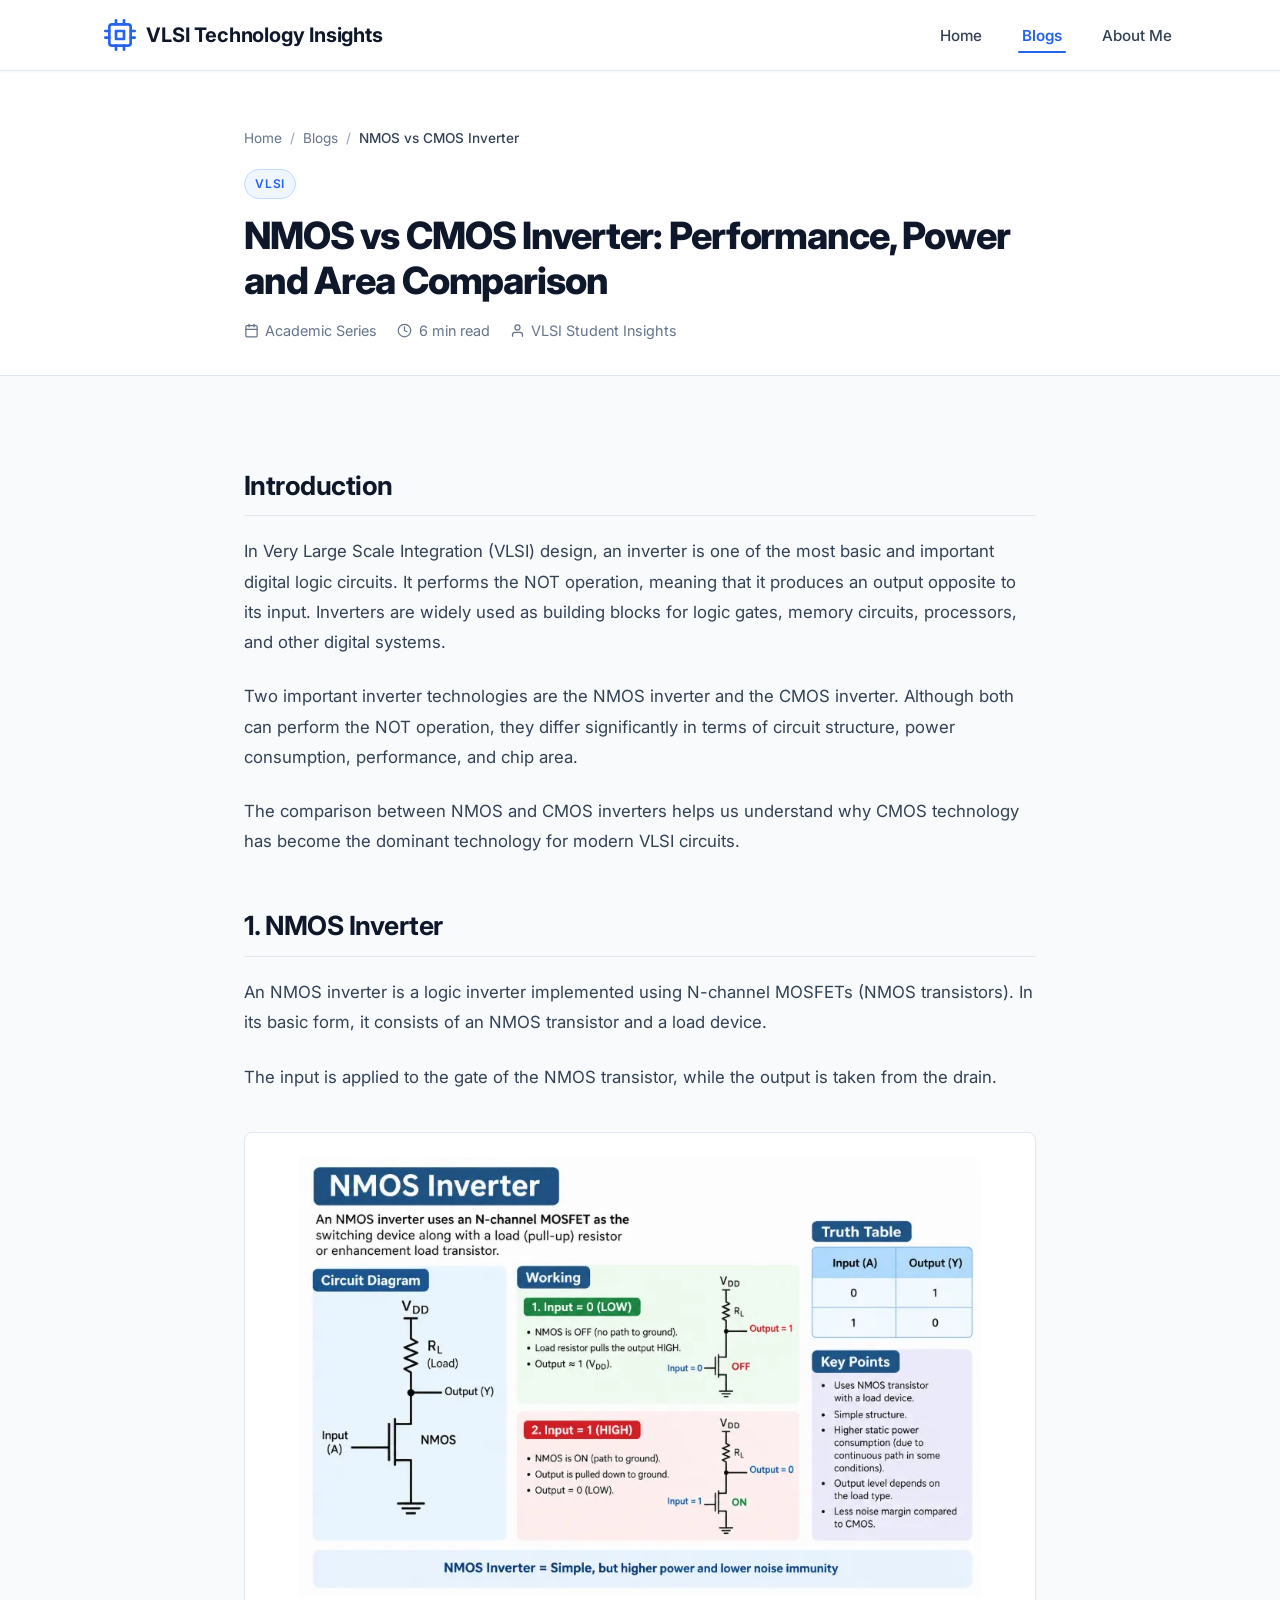
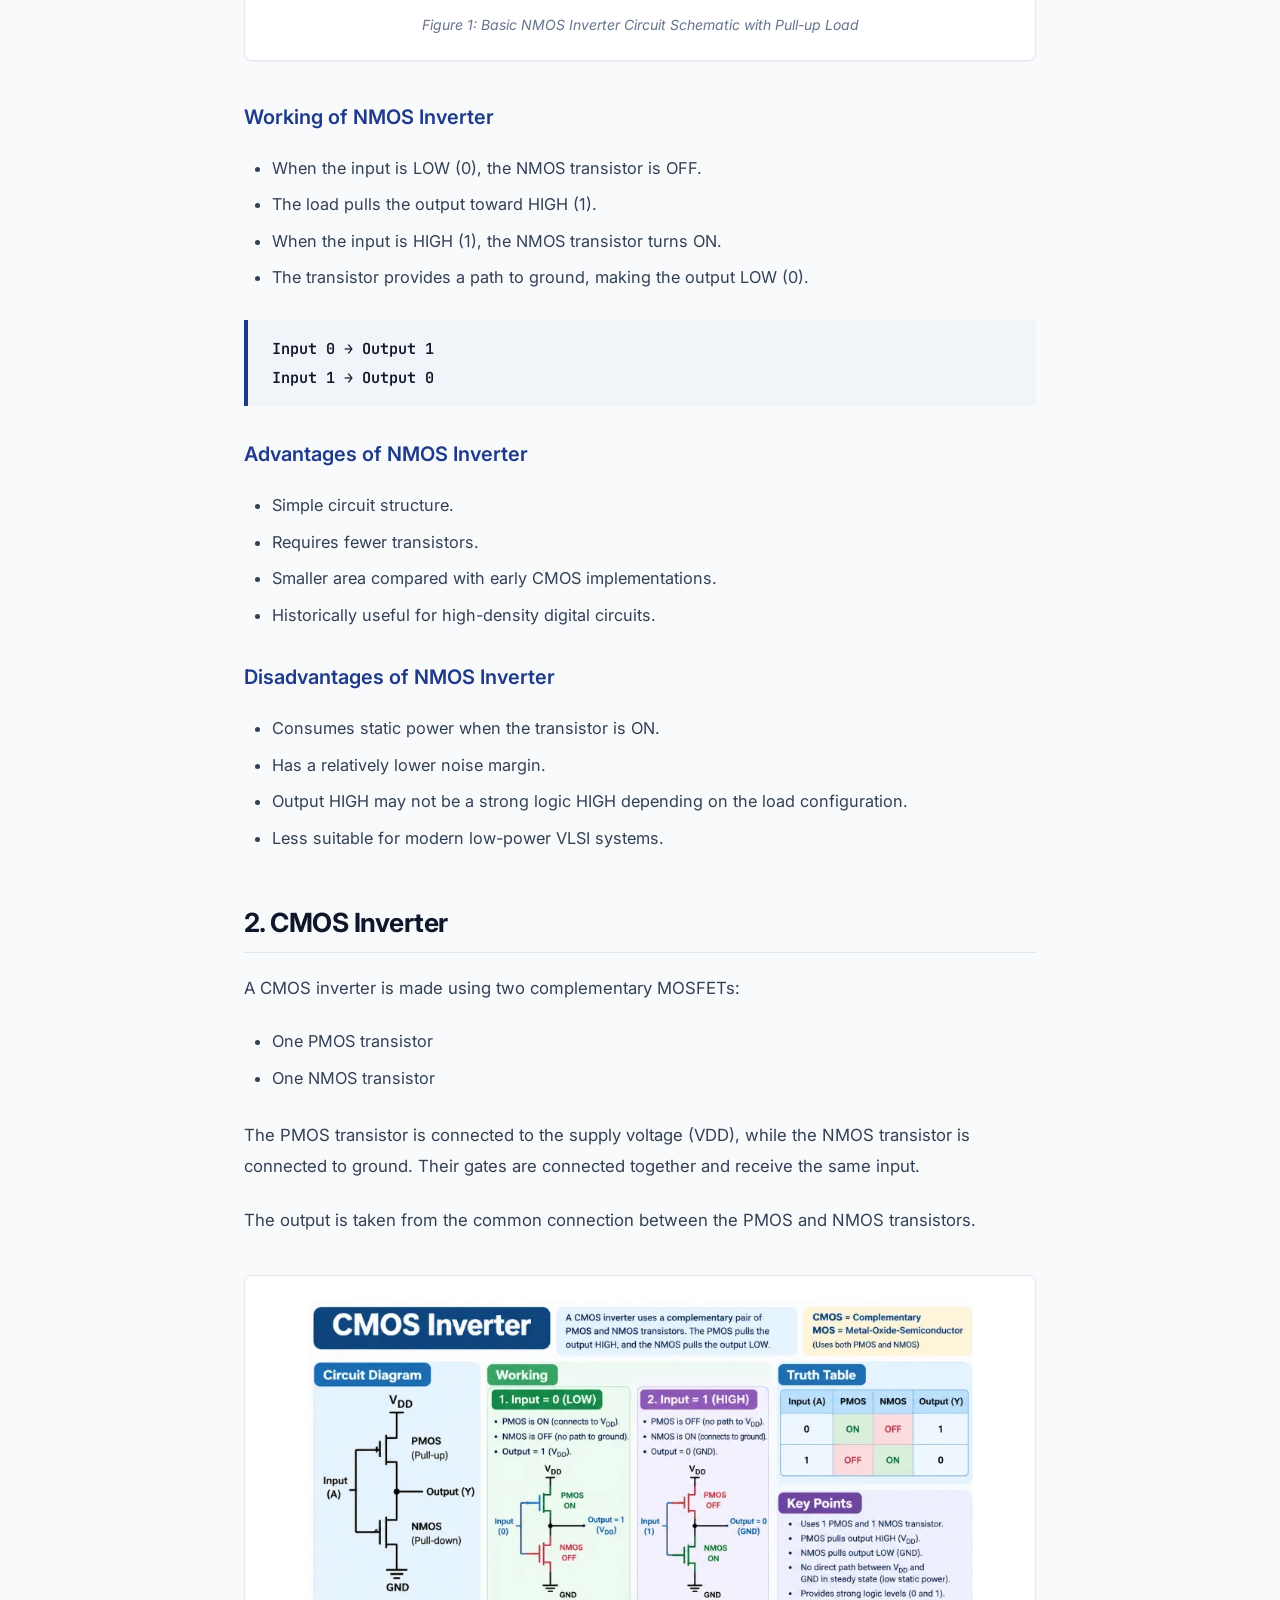
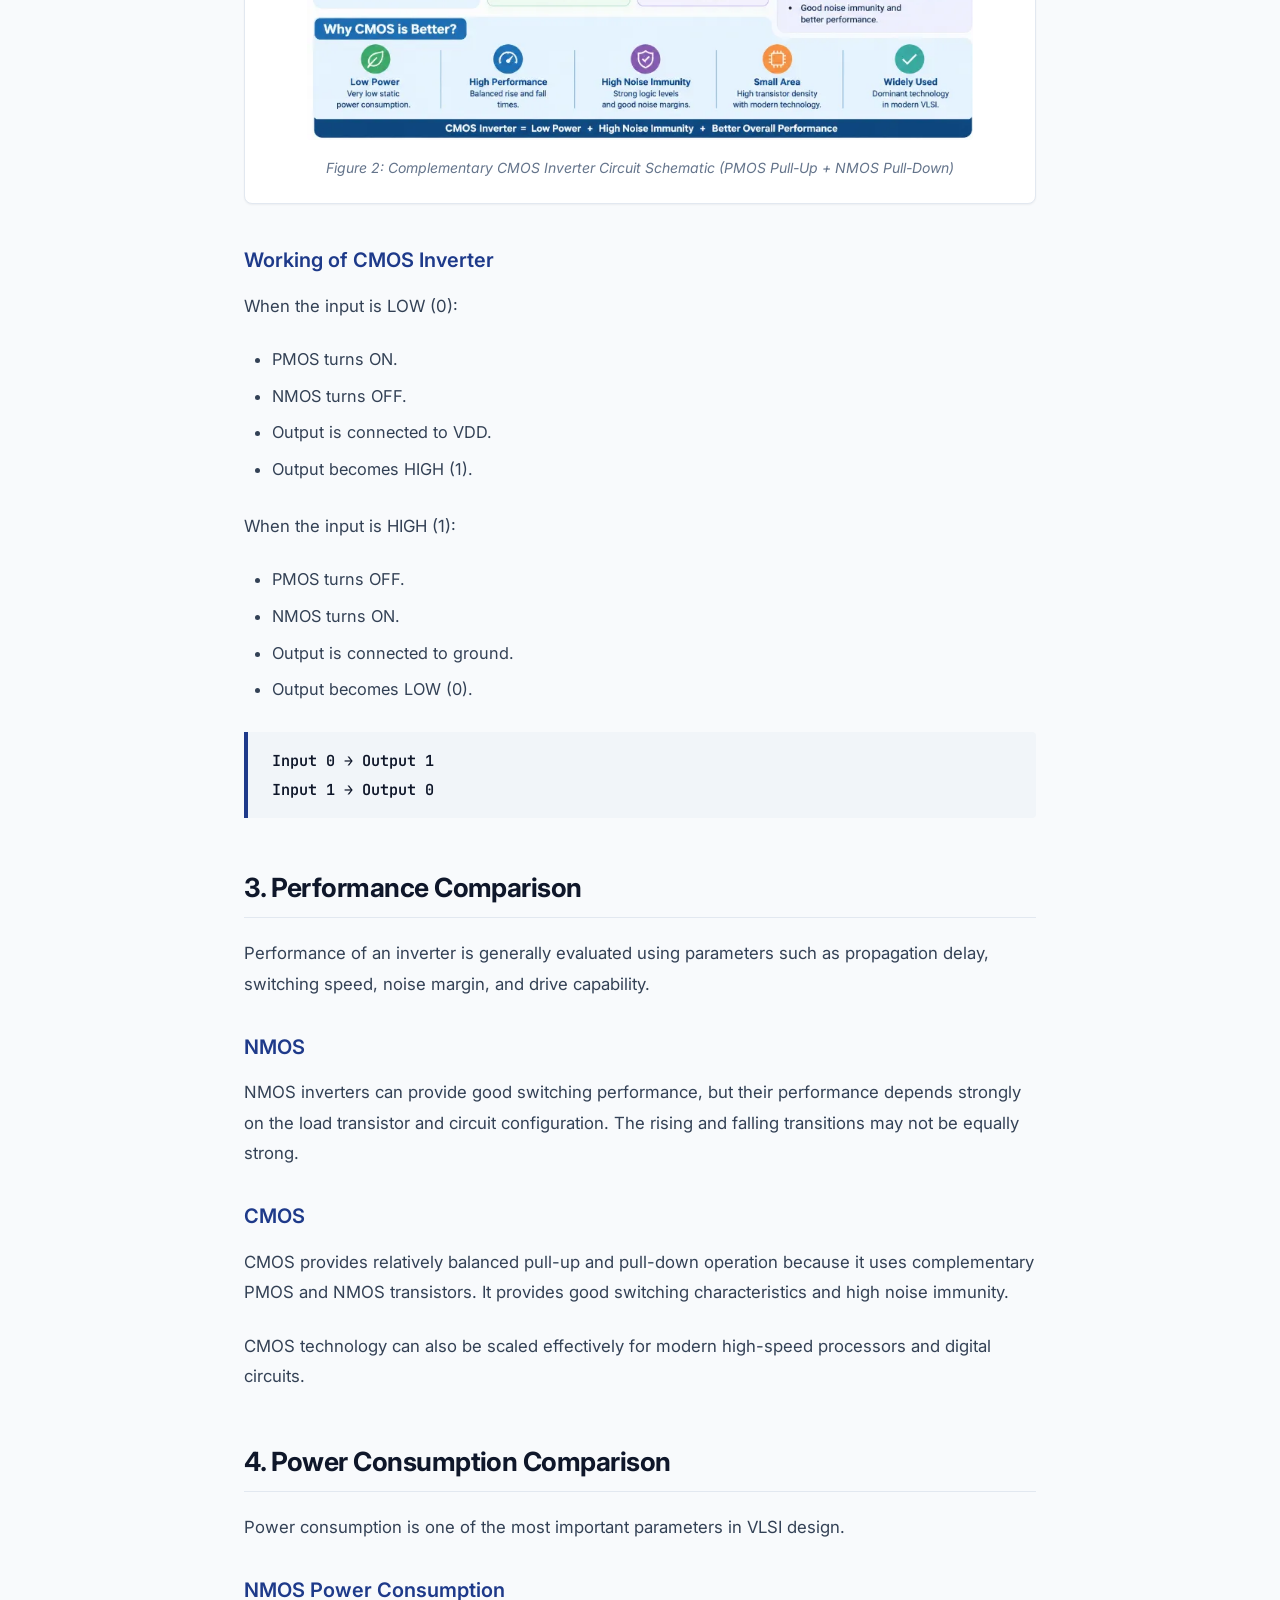
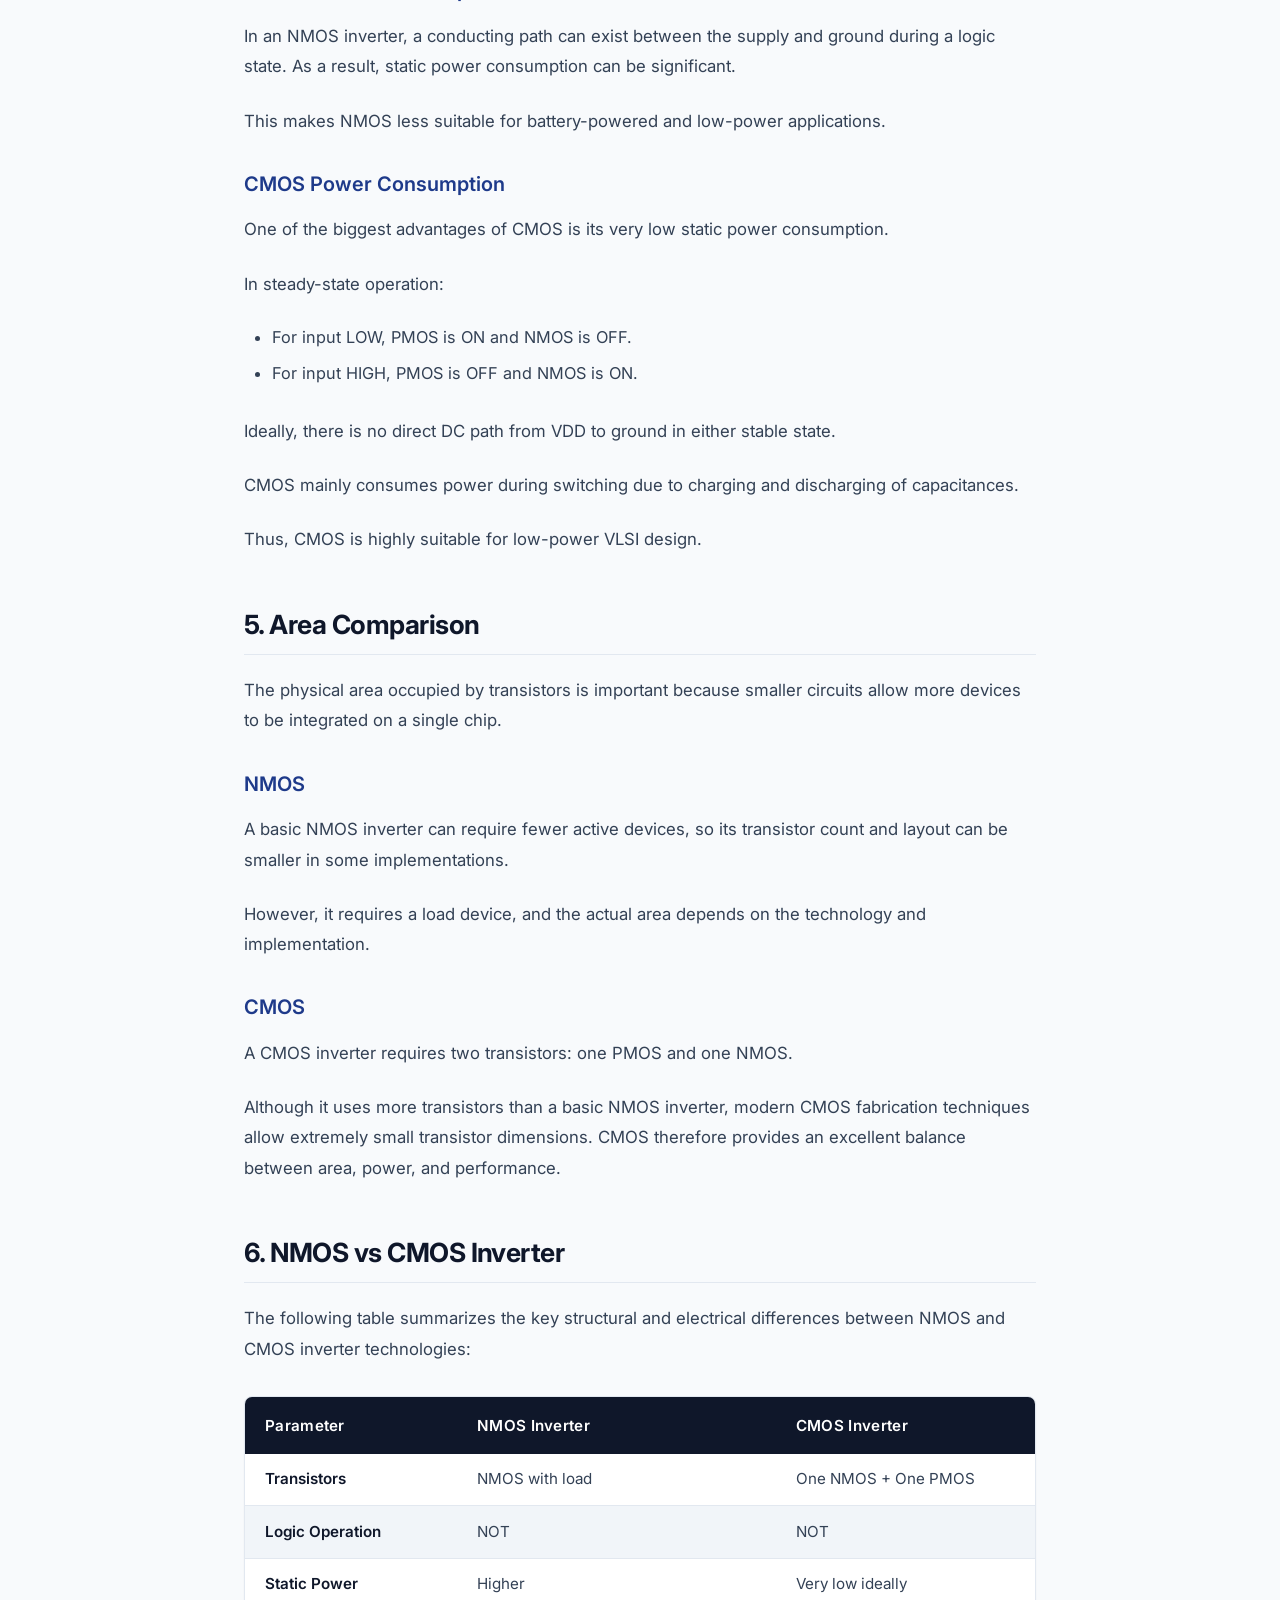
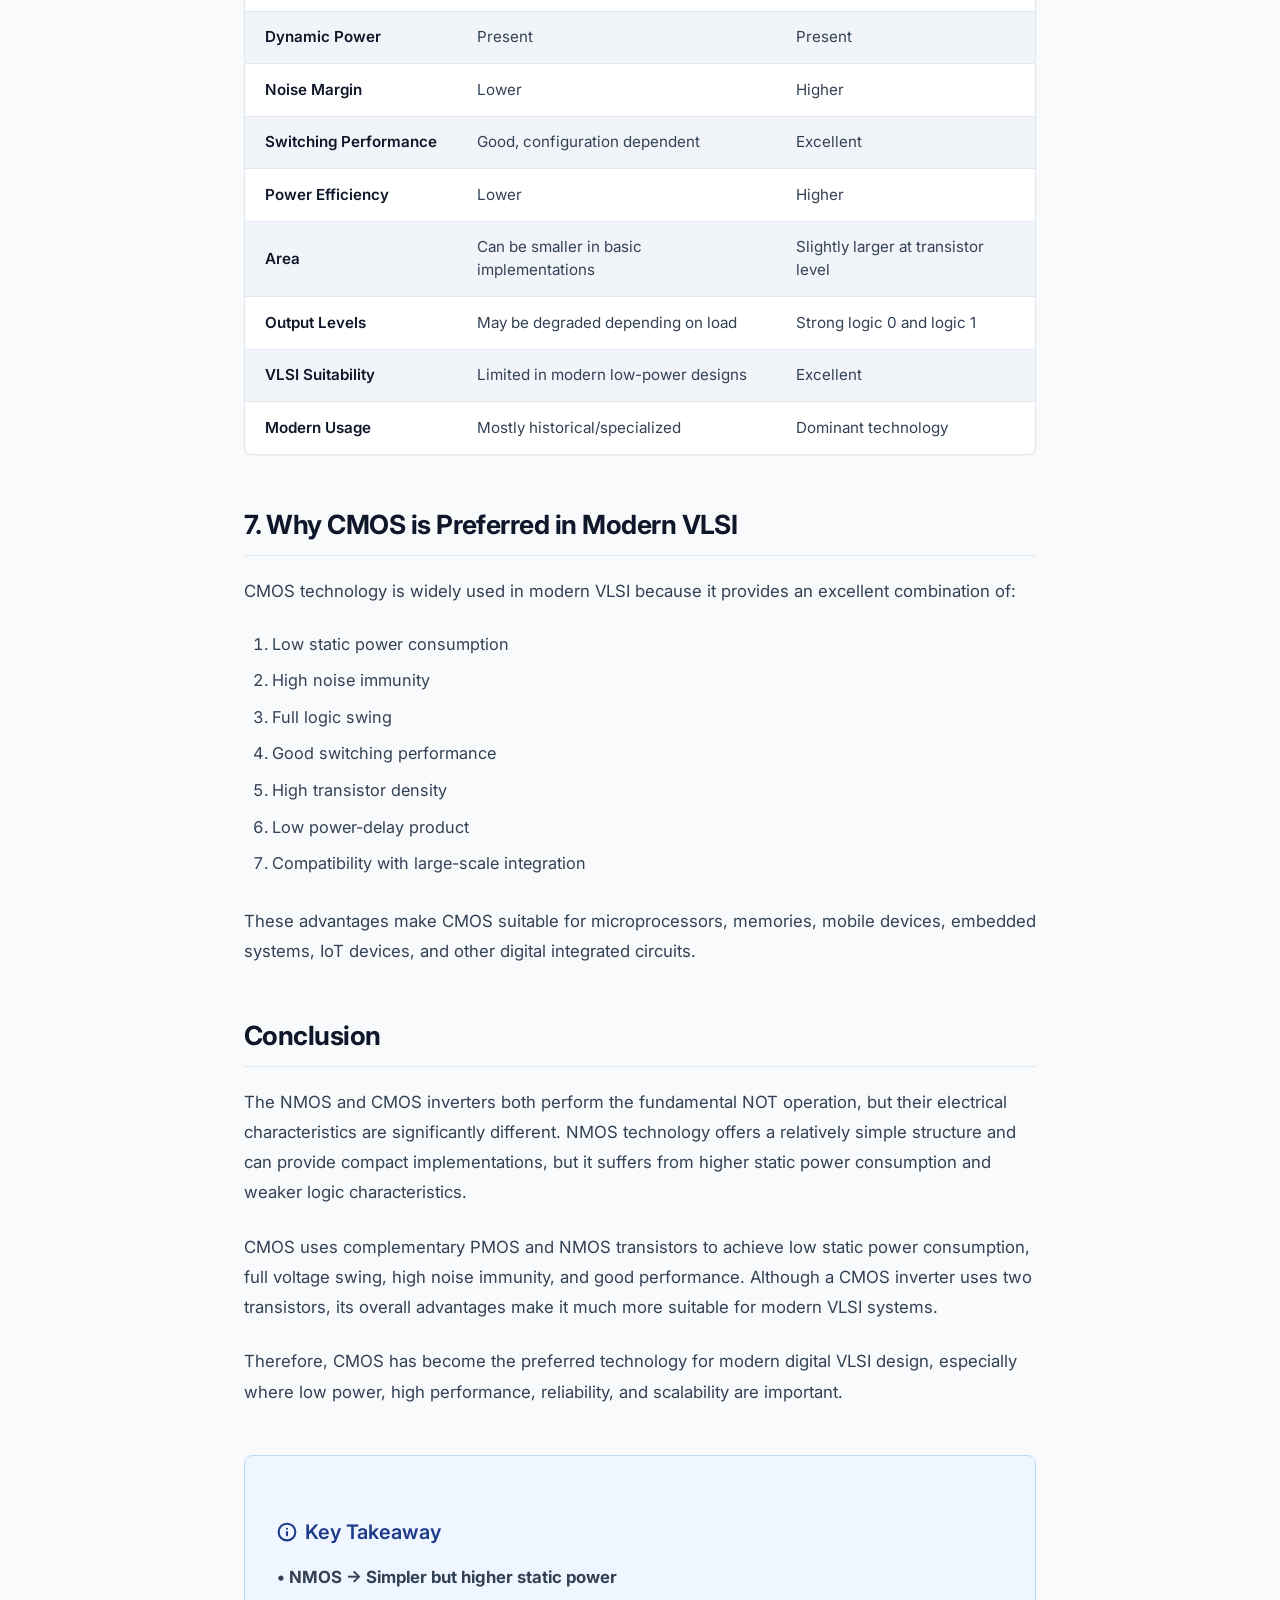
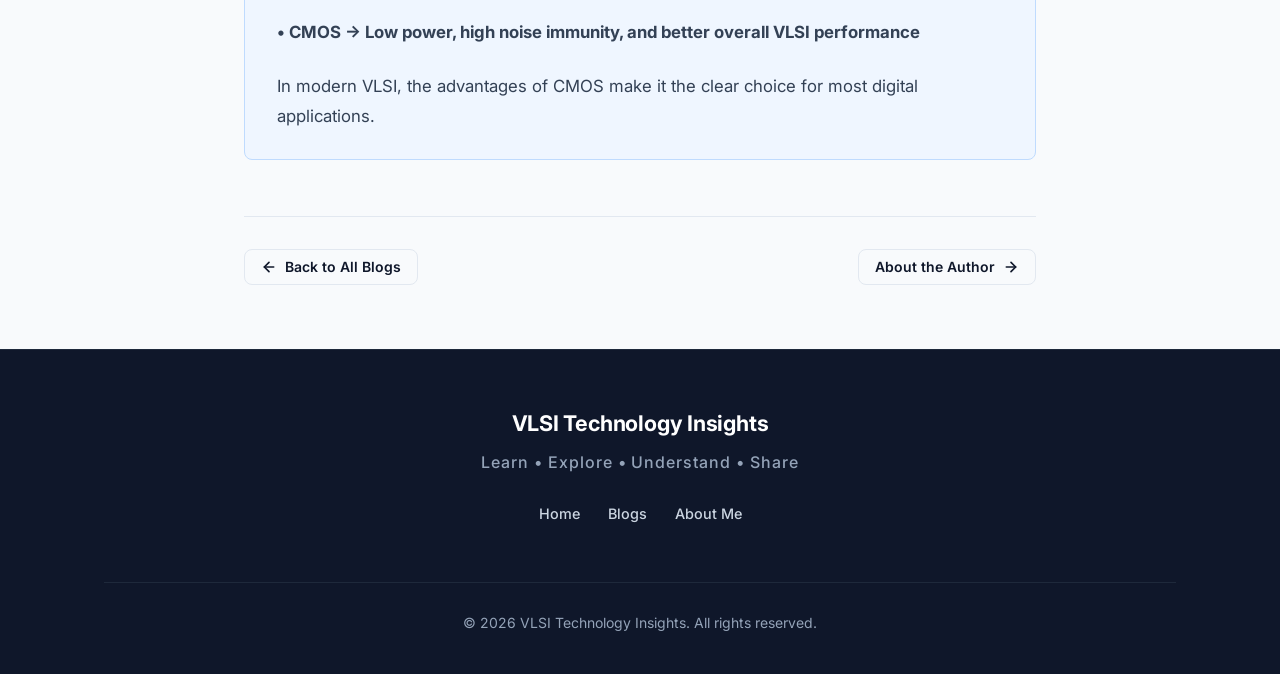
==== commit d8b3d010: "Updated blog" ====
--- a/nmos-cmos.html
+++ b/nmos-cmos.html
@@ -264,24 +264,6 @@
           <p>
             CMOS mainly consumes power during switching due to charging and discharging of capacitances.
           </p>
-          <p>
-            The dynamic power can approximately be expressed as:
-          </p>
-
-          <div class="equation-box">
-            <div class="equation-main">
-              P_dynamic = &alpha; &middot; C_L &middot; V_DD&sup2; &middot; f
-            </div>
-            <div class="equation-variables">
-              where:
-              <ul>
-                <li><strong>&alpha;</strong> = switching activity</li>
-                <li><strong>C_L</strong> = load capacitance</li>
-                <li><strong>V_DD</strong> = supply voltage</li>
-                <li><strong>f</strong> = switching frequency</li>
-              </ul>
-            </div>
-          </div>
 
           <p>
             Thus, CMOS is highly suitable for low-power VLSI design.
@@ -409,32 +391,6 @@
           </p>
         </section>
 
-        <!-- Section 8: Applications -->
-        <section id="applications">
-          <h2>8. Applications</h2>
-
-          <h3>NMOS Inverter</h3>
-          <p>NMOS technology was historically used in:</p>
-          <ul>
-            <li>Early microprocessors</li>
-            <li>Digital logic circuits</li>
-            <li>Memory circuits</li>
-            <li>Older integrated circuits</li>
-          </ul>
-
-          <h3>CMOS Inverter</h3>
-          <p>CMOS technology is currently used extensively in:</p>
-          <ul>
-            <li>Microprocessors</li>
-            <li>Smartphones</li>
-            <li>Digital signal processors</li>
-            <li>Memory devices</li>
-            <li>Embedded systems</li>
-            <li>IoT devices</li>
-            <li>System-on-Chip (SoC) designs</li>
-            <li>Digital logic circuits</li>
-          </ul>
-        </section>
 
         <!-- Conclusion -->
         <section id="conclusion">
